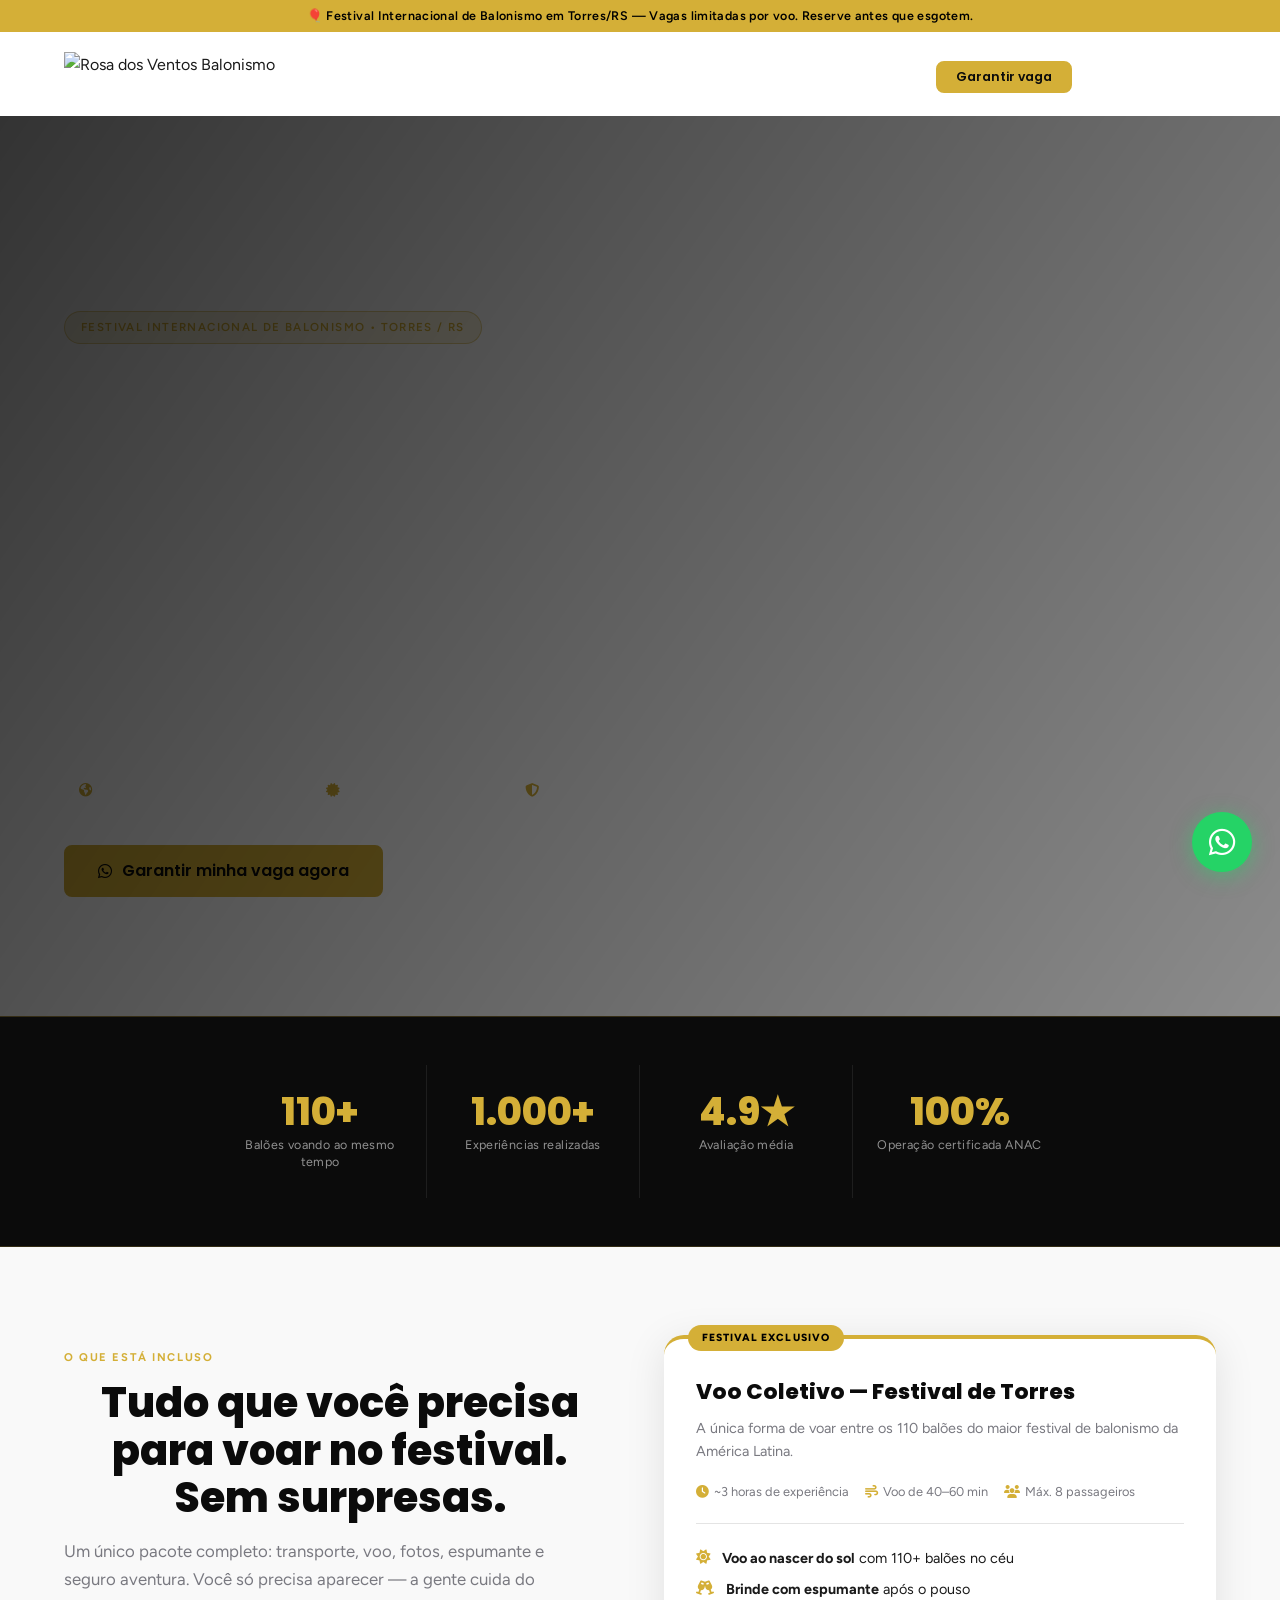
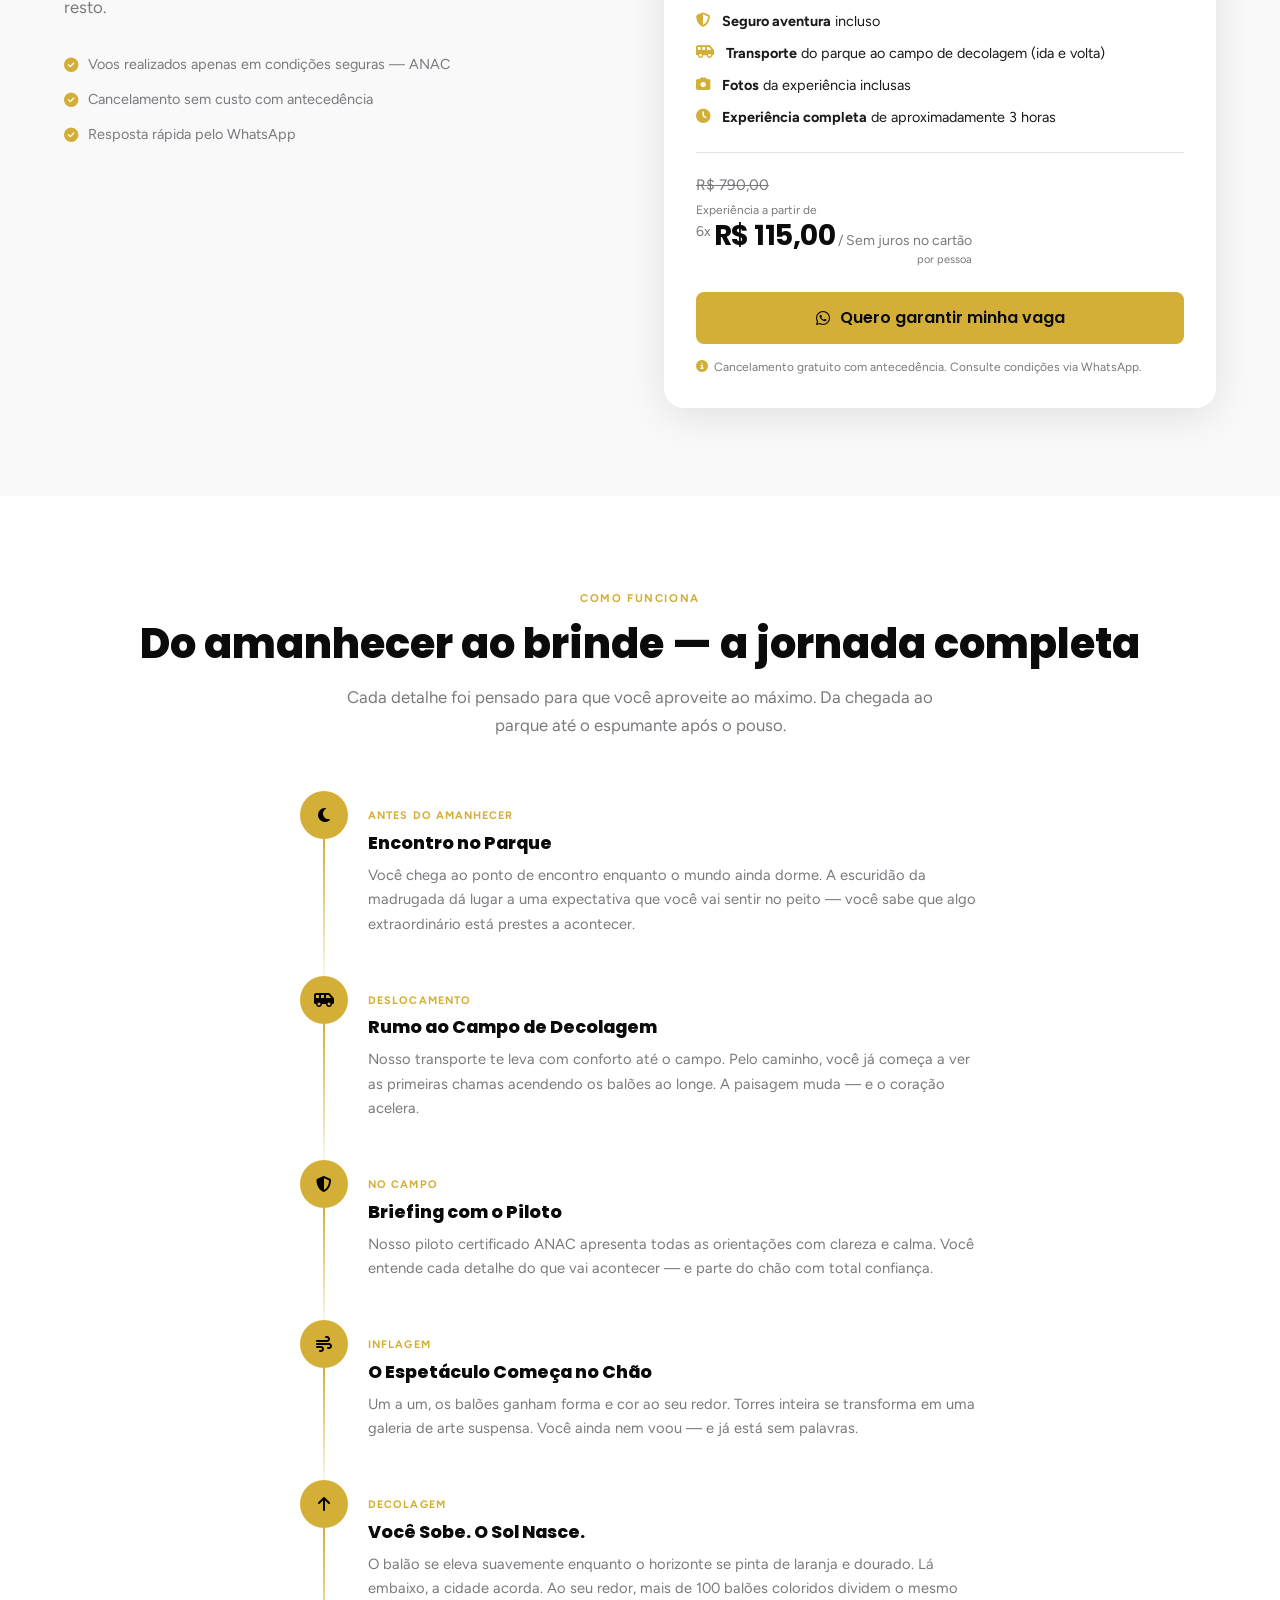
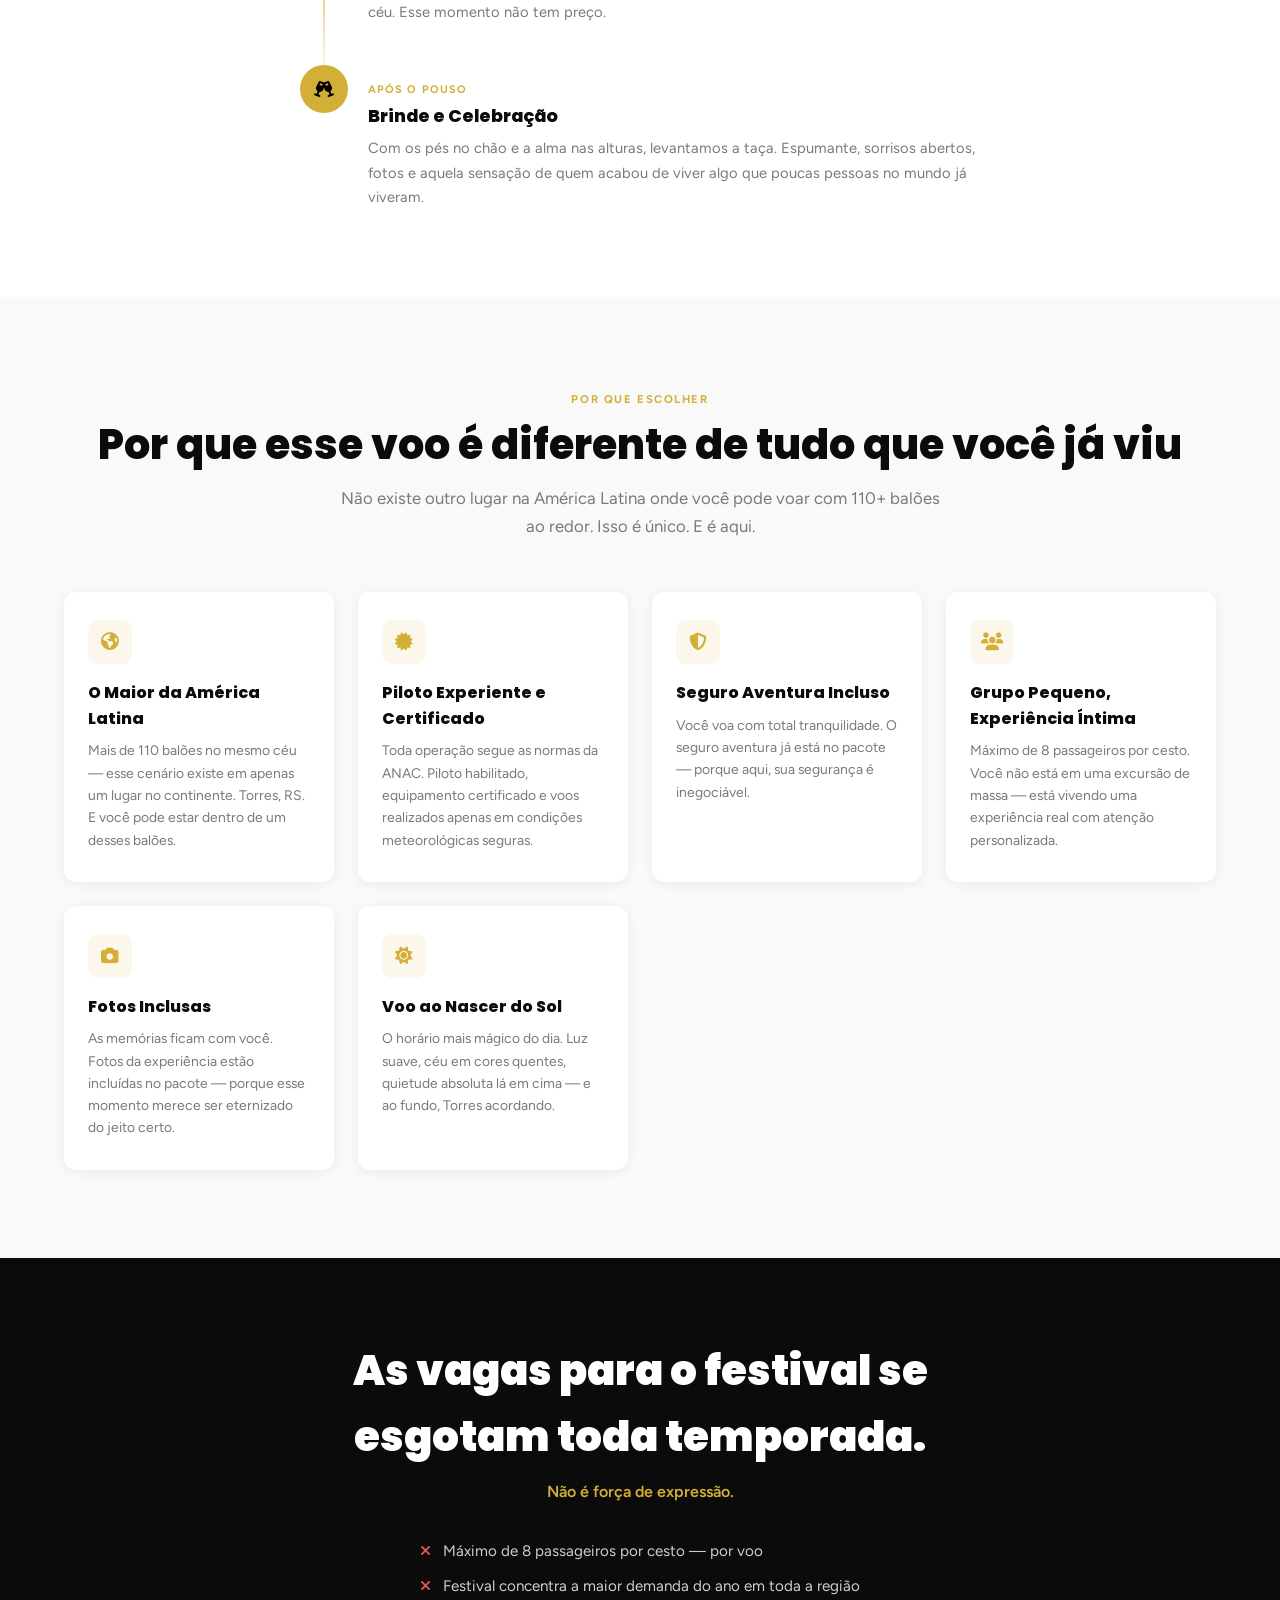
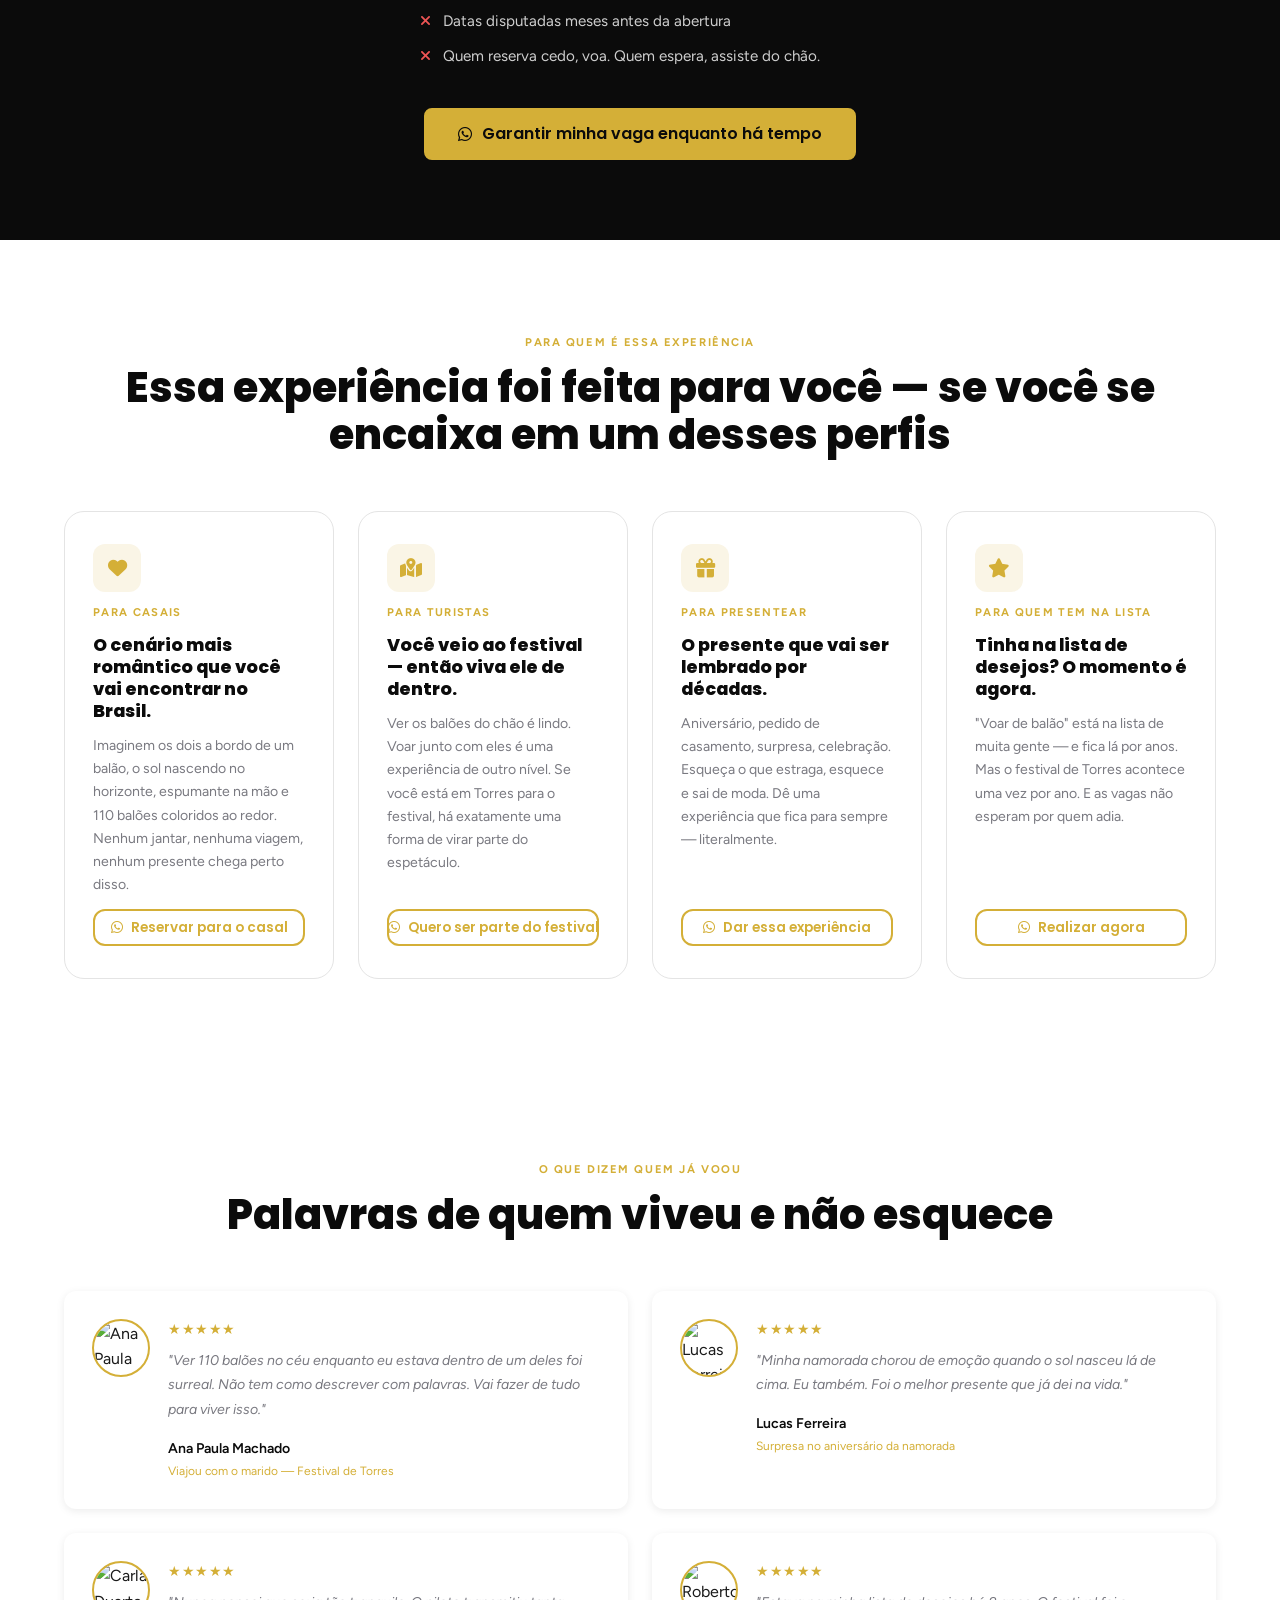
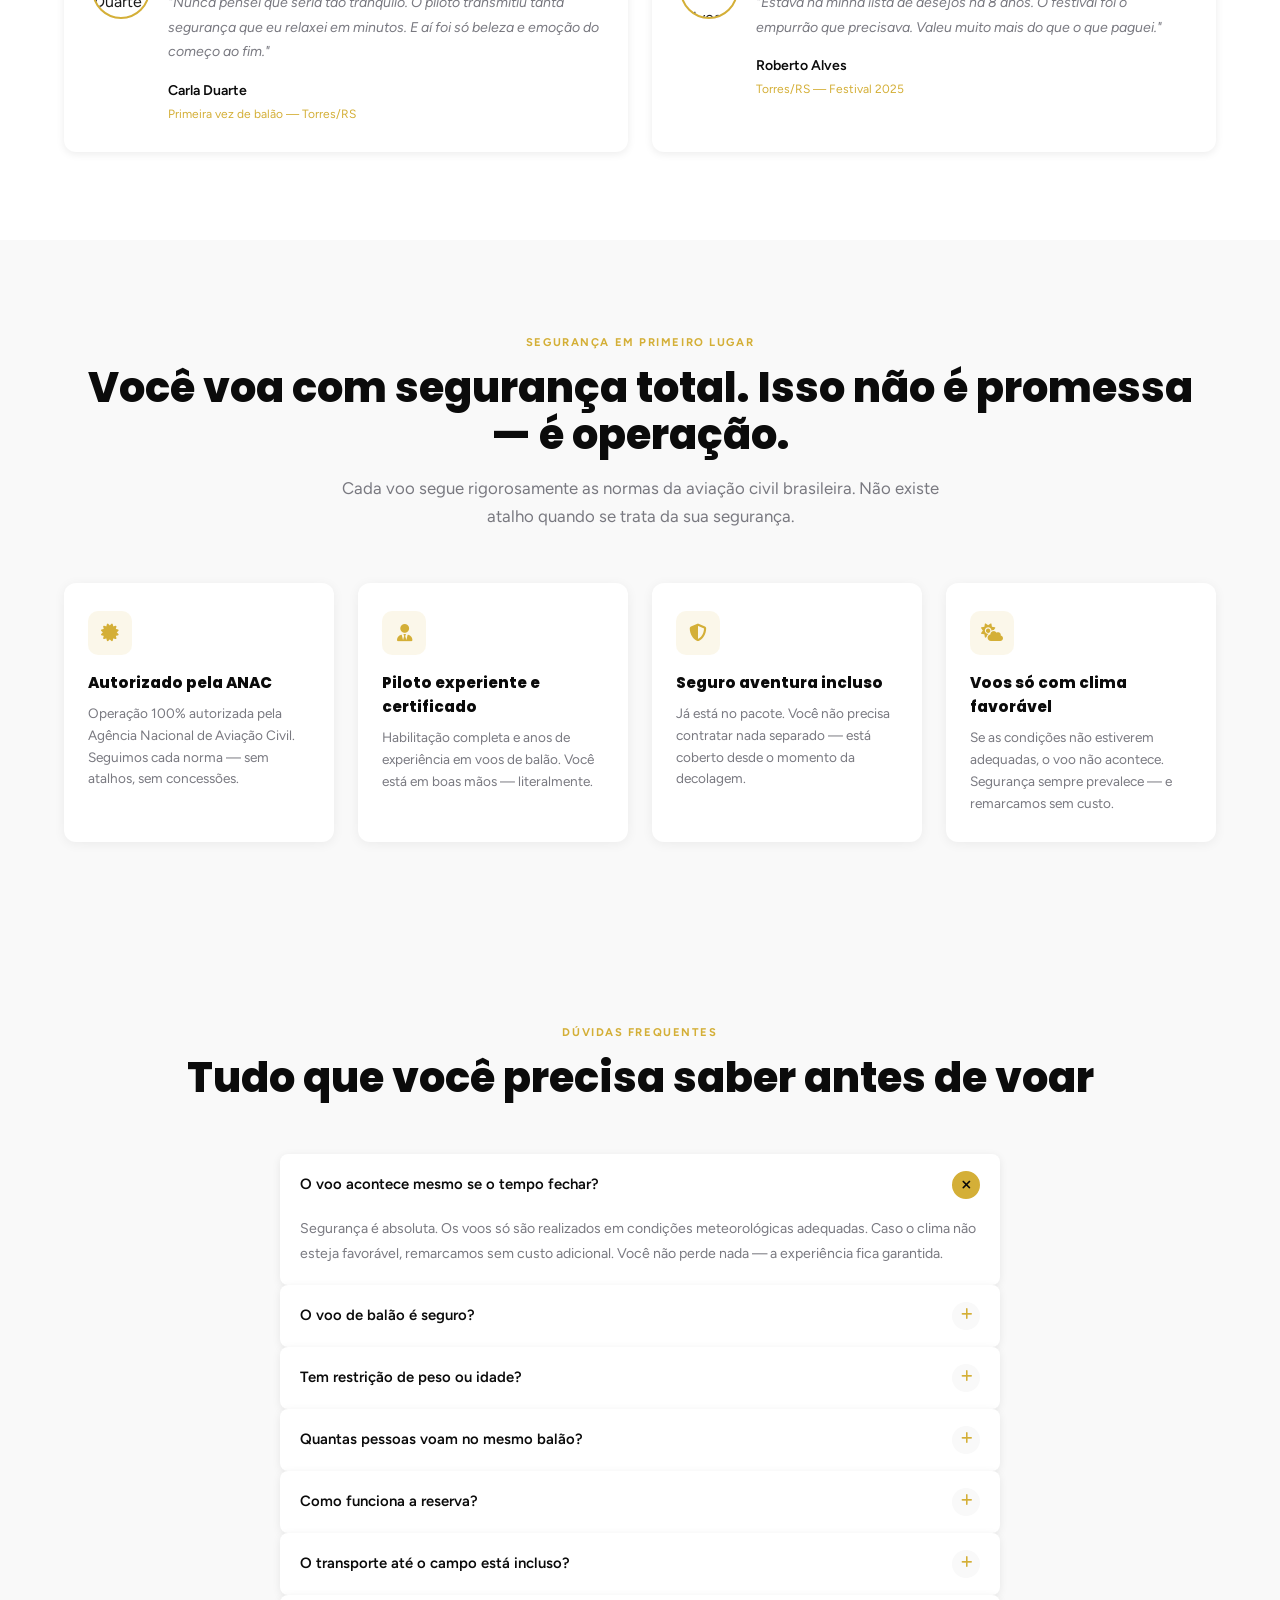
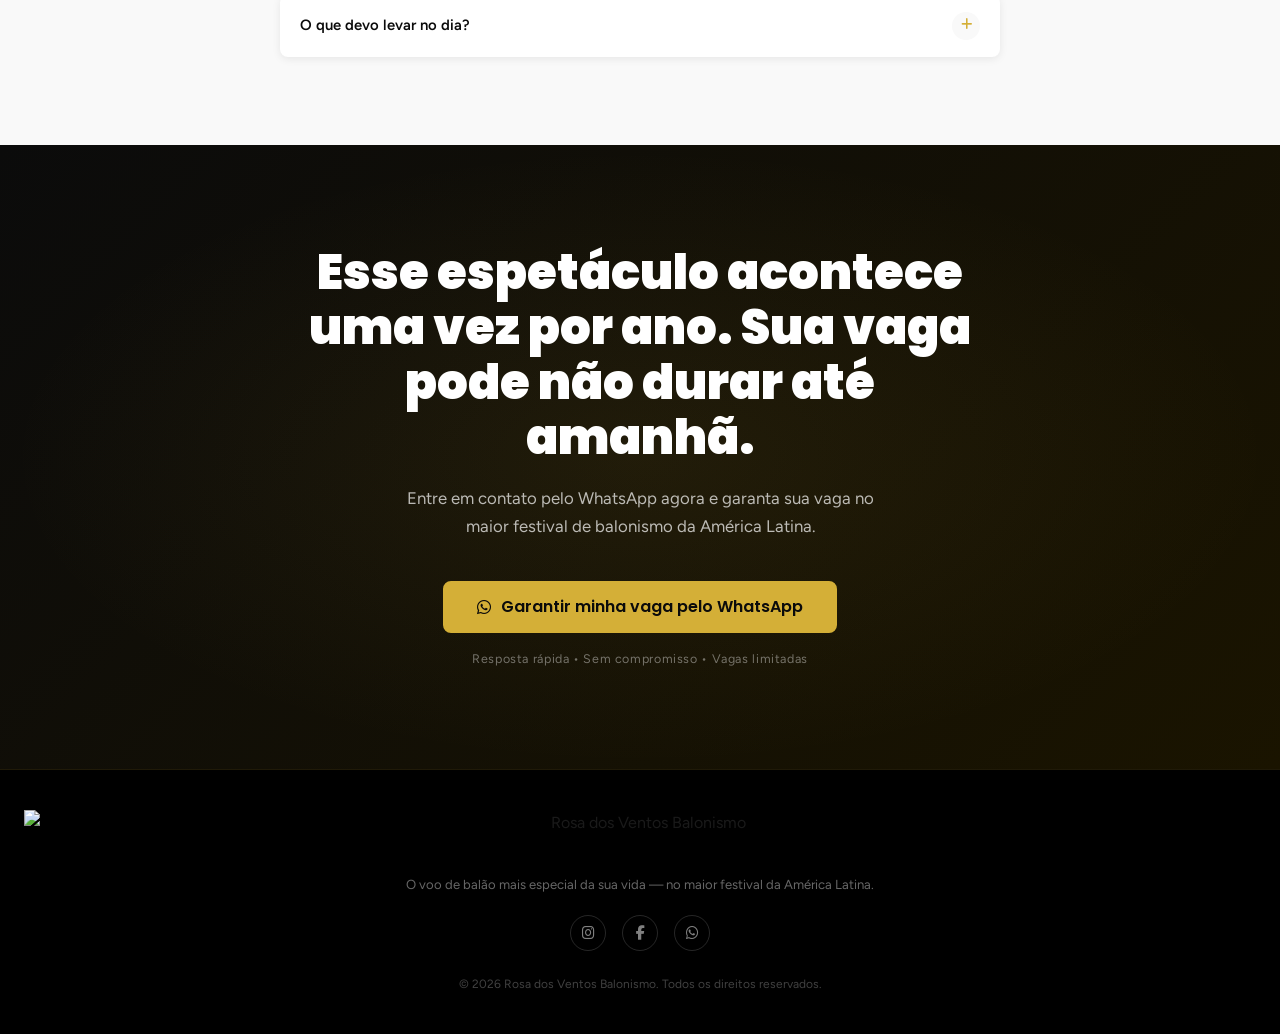
==== festival-torres.html @ 1ae0d3b1 "feat: add pagina de vendas festival" ====
<!DOCTYPE html>
<html lang="pt-BR">
<head>
  <meta charset="UTF-8">
  <meta name="viewport" content="width=device-width, initial-scale=1.0">
  <title>Voo de Balão no Festival de Torres — Rosa dos Ventos Balonismo</title>
  <meta name="description" content="Voe durante o maior festival de balonismo da América Latina. 110+ balões no céu, nascer do sol, espumante e fotos inclusas. Vagas limitadas — garante a sua.">

  <!-- Google Tag Manager -->
  <script>(function(w,d,s,l,i){w[l]=w[l]||[];w[l].push({'gtm.start':new Date().getTime(),event:'gtm.js'});var f=d.getElementsByTagName(s)[0],j=d.createElement(s),dl=l!='dataLayer'?'&l='+l:'';j.async=true;j.src='https://www.googletagmanager.com/gtm.js?id='+i+dl;f.parentNode.insertBefore(j,f);})(window,document,'script','dataLayer','GTM-WWC5HSD8');</script>

  <link rel="preconnect" href="https://fonts.googleapis.com">
  <link rel="preconnect" href="https://fonts.gstatic.com" crossorigin>
  <link href="https://fonts.googleapis.com/css2?family=Figtree:wght@700;800;900&family=Poppins:wght@300;400;500;600&display=swap" rel="stylesheet">
  <link rel="stylesheet" href="https://cdnjs.cloudflare.com/ajax/libs/font-awesome/6.5.1/css/all.min.css">
  <link rel="stylesheet" href="assets/css/styles.css">

  <style>
    /* ===================================================
       FESTIVAL TORRES — Estilos específicos desta página
       Complementa o design system do styles.css principal
    =================================================== */

    /* Urgency bar */
    .urgency-bar {
      position: fixed;
      top: 0;
      left: 0;
      right: 0;
      z-index: 1100;
      background: var(--gold);
      color: #000;
      text-align: center;
      font-size: 0.78rem;
      font-weight: 600;
      letter-spacing: 0.03em;
      padding: 8px 16px;
      line-height: 1.3;
    }

    /* Push everything down for the bar */
    body { padding-top: 38px; }
    .nav { top: 38px; }

    /* ---- HERO ---- */
    .hero--festival .hero__inner { padding: 110px 24px 80px; }

    .hero__eyebrow {
      display: inline-block;
      background: rgba(212,175,55,.18);
      border: 1px solid rgba(212,175,55,.5);
      color: var(--gold);
      font-size: 0.72rem;
      font-weight: 600;
      letter-spacing: 0.12em;
      text-transform: uppercase;
      padding: 6px 16px;
      border-radius: 100px;
      margin-bottom: 24px;
    }

    .hero__headline {
      font-family: var(--font-heading);
      font-size: clamp(2rem, 5vw, 3.6rem);
      font-weight: 900;
      color: #fff;
      line-height: 1.1;
      margin-bottom: 20px;
      max-width: 820px;
    }

    .hero__sub {
      font-size: clamp(1rem, 2vw, 1.2rem);
      color: rgba(255,255,255,.82);
      line-height: 1.65;
      max-width: 640px;
      margin-bottom: 36px;
    }

    .hero__badges {
      display: flex;
      flex-wrap: wrap;
      gap: 10px;
      margin-bottom: 36px;
    }

    .hero__badge {
      display: flex;
      align-items: center;
      gap: 7px;
      background: rgba(255,255,255,.1);
      border: 1px solid rgba(255,255,255,.2);
      color: #fff;
      font-size: 0.8rem;
      padding: 7px 14px;
      border-radius: 100px;
      backdrop-filter: blur(4px);
    }

    .hero__badge i { color: var(--gold); font-size: 0.85rem; }

    .hero__cta-wrap { display: flex; flex-direction: column; align-items: flex-start; gap: 12px; }

    .btn--lg {
      font-size: 1rem;
      padding: 16px 32px;
      gap: 10px;
    }

    .btn--full { width: 100%; justify-content: center; }

    .hero__cta-sub {
      font-size: 0.78rem;
      color: rgba(255,255,255,.65);
      display: flex;
      align-items: center;
      gap: 6px;
      margin: 0;
    }

    /* ---- STATS ---- */
    .stats-section {
      background: var(--dark);
      padding: 48px 0;
      border-top: 1px solid rgba(212,175,55,.2);
      border-bottom: 1px solid rgba(212,175,55,.2);
    }

    .stats-grid {
      display: grid;
      grid-template-columns: repeat(2, 1fr);
      gap: 0;
      max-width: 900px;
      margin: 0 auto;
    }

    @media (min-width: 640px) { .stats-grid { grid-template-columns: repeat(4, 1fr); } }

    .stat-item {
      display: flex;
      flex-direction: column;
      align-items: center;
      text-align: center;
      padding: 28px 16px;
      border-right: 1px solid rgba(255,255,255,.08);
    }

    .stat-item:last-child { border-right: none; }

    .stat-item__value {
      font-family: var(--font-heading);
      font-size: 2.4rem;
      font-weight: 800;
      color: var(--gold);
      line-height: 1;
      margin-bottom: 6px;
    }

    .stat-item__label {
      font-size: 0.78rem;
      color: rgba(255,255,255,.55);
      letter-spacing: 0.03em;
      line-height: 1.3;
    }

    /* ---- SECTION HEADERS ---- */
    .section-label {
      display: inline-block;
      font-size: 0.7rem;
      font-weight: 700;
      letter-spacing: 0.14em;
      text-transform: uppercase;
      color: var(--gold);
      margin-bottom: 12px;
    }

    .section-title {
      font-family: var(--font-heading);
      font-size: clamp(1.7rem, 3.5vw, 2.6rem);
      font-weight: 800;
      color: var(--dark);
      line-height: 1.15;
      margin-bottom: 16px;
    }

    .section-title--light { color: #fff; }

    .section-sub {
      font-size: 1.05rem;
      color: var(--text-muted);
      line-height: 1.65;
      max-width: 600px;
    }

    /* ---- PACKAGE BLOCK ---- */
    .package-section { background: var(--bg-light); }

    .package-section .container {
      display: grid;
      grid-template-columns: 1fr;
      gap: 48px;
      align-items: start;
    }

    @media (min-width: 900px) {
      .package-section .container { grid-template-columns: 1fr 1fr; }
    }

    .package-section__intro { padding-top: 8px; }
    .package-section__intro .section-sub { max-width: 480px; }

    .pkg-festival {
      background: #fff;
      border-radius: var(--radius-lg);
      box-shadow: 0 8px 40px rgba(0,0,0,.1);
      padding: 36px 32px 32px;
      position: relative;
      border-top: 4px solid var(--gold);
    }

    .pkg-festival__badge {
      position: absolute;
      top: -14px;
      left: 24px;
      background: var(--gold);
      color: #000;
      font-size: 0.65rem;
      font-weight: 800;
      letter-spacing: 0.1em;
      text-transform: uppercase;
      padding: 5px 14px;
      border-radius: 100px;
    }

    .pkg-festival__name {
      font-family: var(--font-heading);
      font-size: 1.35rem;
      font-weight: 800;
      color: var(--dark);
      margin-bottom: 8px;
    }

    .pkg-festival__tagline {
      font-size: 0.9rem;
      color: var(--text-muted);
      line-height: 1.55;
      margin-bottom: 20px;
    }

    .pkg-festival__meta {
      display: flex;
      flex-wrap: wrap;
      gap: 8px 16px;
      margin-bottom: 24px;
      padding-bottom: 20px;
      border-bottom: 1px solid var(--border);
    }

    .pkg-festival__meta span {
      font-size: 0.8rem;
      color: var(--text-muted);
      display: flex;
      align-items: center;
      gap: 5px;
    }

    .pkg-festival__meta i { color: var(--gold); }

    .pkg-festival__included {
      list-style: none;
      padding: 0;
      margin: 0 0 24px;
      display: flex;
      flex-direction: column;
      gap: 11px;
    }

    .pkg-festival__included li {
      display: flex;
      align-items: flex-start;
      gap: 12px;
      font-size: 0.9rem;
      color: var(--text-dark);
      line-height: 1.45;
    }

    .pkg-festival__included li i {
      color: var(--gold);
      font-size: 0.9rem;
      margin-top: 2px;
      flex-shrink: 0;
    }

    .pkg-festival__price {
      margin-bottom: 24px;
      padding-top: 20px;
      border-top: 1px solid var(--border);
    }

    .pkg-festival__notice {
      font-size: 0.75rem;
      color: var(--text-muted);
      line-height: 1.5;
      margin-top: 14px;
      display: flex;
      align-items: flex-start;
      gap: 6px;
    }

    .pkg-festival__notice i { color: var(--gold); flex-shrink: 0; margin-top: 2px; }

    /* ---- JOURNEY TIMELINE ---- */
    .journey-section { background: #fff; }

    .journey-list {
      position: relative;
      max-width: 680px;
      margin: 0 auto;
      display: flex;
      flex-direction: column;
      gap: 0;
    }

    .journey-step {
      display: grid;
      grid-template-columns: 48px 1fr;
      gap: 0 20px;
      padding-bottom: 40px;
      position: relative;
    }

    .journey-step:last-child { padding-bottom: 0; }

    .journey-step__line {
      position: absolute;
      left: 24px;
      top: 48px;
      bottom: 0;
      width: 2px;
      background: linear-gradient(to bottom, var(--gold), rgba(212,175,55,.1));
      transform: translateX(-50%);
    }

    .journey-step:last-child .journey-step__line { display: none; }

    .journey-step__icon {
      width: 48px;
      height: 48px;
      border-radius: 50%;
      background: var(--gold);
      color: #000;
      display: flex;
      align-items: center;
      justify-content: center;
      font-size: 1rem;
      flex-shrink: 0;
      position: relative;
      z-index: 1;
    }

    .journey-step__body { padding-top: 10px; }

    .journey-step__time {
      display: inline-block;
      font-size: 0.68rem;
      font-weight: 700;
      letter-spacing: 0.1em;
      text-transform: uppercase;
      color: var(--gold);
      margin-bottom: 4px;
    }

    .journey-step__title {
      font-family: var(--font-heading);
      font-size: 1.1rem;
      font-weight: 800;
      color: var(--dark);
      margin-bottom: 6px;
    }

    .journey-step__desc {
      font-size: 0.92rem;
      color: var(--text-muted);
      line-height: 1.65;
    }

    /* ---- DIFFERENTIALS ---- */
    .differentials-section { background: var(--bg-light); }

    .differentials-grid {
      display: grid;
      grid-template-columns: repeat(auto-fit, minmax(260px, 1fr));
      gap: 24px;
    }

    .diff-card {
      background: #fff;
      border-radius: var(--radius);
      padding: 28px 24px;
      box-shadow: 0 2px 12px rgba(0,0,0,.06);
      border-bottom: 3px solid transparent;
      transition: border-color .2s, transform .2s;
    }

    .diff-card:hover {
      border-color: var(--gold);
      transform: translateY(-3px);
    }

    .diff-card__icon {
      width: 44px;
      height: 44px;
      background: rgba(212,175,55,.1);
      border-radius: 10px;
      display: flex;
      align-items: center;
      justify-content: center;
      font-size: 1.1rem;
      color: var(--gold);
      margin-bottom: 16px;
    }

    .diff-card__title {
      font-family: var(--font-heading);
      font-size: 1rem;
      font-weight: 800;
      color: var(--dark);
      margin-bottom: 8px;
    }

    .diff-card__desc {
      font-size: 0.87rem;
      color: var(--text-muted);
      line-height: 1.6;
    }

    /* ---- URGENCY BLOCK ---- */
    .urgency-section {
      background: #0B0B0B;
      padding: 80px 0;
      text-align: center;
    }

    .urgency__title {
      font-family: var(--font-heading);
      font-size: clamp(1.7rem, 3.5vw, 2.6rem);
      font-weight: 900;
      color: #fff;
      margin-bottom: 8px;
    }

    .urgency__subtitle {
      font-size: 1rem;
      color: var(--gold);
      margin-bottom: 36px;
      font-weight: 600;
    }

    .urgency__list {
      list-style: none;
      padding: 0;
      margin: 0 auto 40px;
      max-width: 520px;
      display: flex;
      flex-direction: column;
      gap: 12px;
      text-align: left;
    }

    .urgency__list li {
      display: flex;
      align-items: flex-start;
      gap: 12px;
      font-size: 0.95rem;
      color: rgba(255,255,255,.8);
      line-height: 1.5;
    }

    .urgency__list li i {
      color: #e55;
      flex-shrink: 0;
      margin-top: 3px;
    }

    /* ---- AUDIENCES ---- */
    .audiences-section { background: #fff; }

    .audiences-grid {
      display: grid;
      grid-template-columns: repeat(auto-fit, minmax(260px, 1fr));
      gap: 24px;
    }

    .audience-card {
      border: 1px solid var(--border);
      border-radius: var(--radius-lg);
      padding: 32px 28px;
      display: flex;
      flex-direction: column;
      gap: 12px;
      transition: box-shadow .2s, border-color .2s;
    }

    .audience-card:hover {
      box-shadow: 0 8px 32px rgba(0,0,0,.1);
      border-color: var(--gold);
    }

    .audience-card__icon {
      width: 48px;
      height: 48px;
      border-radius: 12px;
      background: rgba(212,175,55,.12);
      display: flex;
      align-items: center;
      justify-content: center;
      font-size: 1.2rem;
      color: var(--gold);
    }

    .audience-card__title {
      font-size: 0.7rem;
      font-weight: 700;
      letter-spacing: 0.12em;
      text-transform: uppercase;
      color: var(--gold);
    }

    .audience-card__headline {
      font-family: var(--font-heading);
      font-size: 1.1rem;
      font-weight: 800;
      color: var(--dark);
      line-height: 1.25;
    }

    .audience-card__desc {
      font-size: 0.88rem;
      color: var(--text-muted);
      line-height: 1.65;
      flex: 1;
    }

    .btn--outline-gold {
      display: inline-flex;
      align-items: center;
      gap: 8px;
      border: 2px solid var(--gold);
      color: var(--gold);
      background: transparent;
      border-radius: var(--radius);
      padding: 10px 20px;
      font-size: 0.85rem;
      font-weight: 600;
      text-decoration: none;
      transition: background .2s, color .2s;
      width: fit-content;
    }

    .btn--outline-gold:hover {
      background: var(--gold);
      color: #000;
    }

    .audience-card .btn--outline-gold {
      width: 100%;
      justify-content: center;
    }

    /* ---- SAFETY ---- */
    .safety-section { background: var(--bg-light); }

    .safety-grid {
      display: grid;
      grid-template-columns: repeat(auto-fit, minmax(240px, 1fr));
      gap: 24px;
    }

    .safety-card {
      background: #fff;
      border-radius: var(--radius);
      padding: 28px 24px;
      box-shadow: 0 2px 12px rgba(0,0,0,.06);
    }

    .safety-card__icon {
      width: 44px;
      height: 44px;
      border-radius: 10px;
      background: rgba(212,175,55,.1);
      display: flex;
      align-items: center;
      justify-content: center;
      font-size: 1.1rem;
      color: var(--gold);
      margin-bottom: 16px;
    }

    .safety-card__title {
      font-family: var(--font-heading);
      font-size: 0.95rem;
      font-weight: 800;
      color: var(--dark);
      margin-bottom: 8px;
    }

    .safety-card__desc {
      font-size: 0.85rem;
      color: var(--text-muted);
      line-height: 1.6;
    }

    /* ---- TESTIMONIALS ---- */
    .testimonials-section { background: #fff; }

    .testimonial-card__detail {
      display: block;
      font-size: 0.75rem;
      color: var(--gold);
      margin-top: 2px;
    }

    /* ---- FAQ ---- */
    .faq-section { background: var(--bg-light); }

    .faq-section .faq-list { max-width: 720px; margin: 0 auto; }

    /* ---- CTA FINAL ---- */
    .cta-final-section {
      background: linear-gradient(135deg, #0B0B0B 0%, #1a1400 100%);
      padding: 100px 0;
      text-align: center;
      position: relative;
      overflow: hidden;
    }

    .cta-final-section::before {
      content: '';
      position: absolute;
      inset: 0;
      background: radial-gradient(ellipse at center, rgba(212,175,55,.08) 0%, transparent 70%);
      pointer-events: none;
    }

    .cta-final__headline {
      font-family: var(--font-heading);
      font-size: clamp(1.8rem, 4vw, 3rem);
      font-weight: 900;
      color: #fff;
      line-height: 1.15;
      max-width: 700px;
      margin: 0 auto 20px;
    }

    .cta-final__sub {
      font-size: 1.05rem;
      color: rgba(255,255,255,.7);
      max-width: 500px;
      margin: 0 auto 40px;
      line-height: 1.65;
    }

    .cta-final__sub2 {
      font-size: 0.78rem;
      color: rgba(255,255,255,.4);
      margin-top: 16px;
      letter-spacing: 0.05em;
    }

    /* ---- FOOTER ---- */
    .footer-festival {
      background: #000;
      padding: 40px 24px;
      text-align: center;
      border-top: 1px solid rgba(212,175,55,.15);
    }

    .footer-festival__logo {
      height: 48px;
      margin-bottom: 16px;
    }

    .footer-festival__tagline {
      font-size: 0.82rem;
      color: rgba(255,255,255,.4);
      margin-bottom: 20px;
    }

    .footer-festival__social {
      display: flex;
      justify-content: center;
      gap: 16px;
      margin-bottom: 24px;
    }

    .footer-festival__social a {
      width: 36px;
      height: 36px;
      border-radius: 50%;
      border: 1px solid rgba(255,255,255,.15);
      display: flex;
      align-items: center;
      justify-content: center;
      color: rgba(255,255,255,.5);
      font-size: 0.9rem;
      text-decoration: none;
      transition: border-color .2s, color .2s;
    }

    .footer-festival__social a:hover { border-color: var(--gold); color: var(--gold); }

    .footer-festival__copy {
      font-size: 0.75rem;
      color: rgba(255,255,255,.25);
    }

    /* ---- BUTTON SIZES ---- */
    .btn--sm {
      font-size: 0.78rem;
      padding: 8px 18px;
    }

    /* ---- FAQ LIST wrapper ---- */
    .faq-list { display: flex; flex-direction: column; gap: 0; }

    /* ---- SECTION SPACING ---- */
    .section { padding: 88px 0; }
    .section--sm { padding: 64px 0; }

    .section__header { margin-bottom: 52px; }
    .section__header--center { text-align: center; }
    .section__header--center .section-sub { margin-left: auto; margin-right: auto; }
  </style>
</head>
<body>

  <!-- Google Tag Manager (noscript) -->
  <noscript><iframe src="https://www.googletagmanager.com/ns.html?id=GTM-WWC5HSD8" height="0" width="0" style="display:none;visibility:hidden"></iframe></noscript>

  <!-- Urgency Bar -->
  <div class="urgency-bar" id="urgency-bar" role="alert"></div>

  <!-- Nav -->
  <header class="nav" id="nav">
    <div class="nav__inner container">
      <a href="index.html" class="nav__logo">
        <img src="https://rosadosventosbalonismo.com/wp-content/uploads/2026/02/rosadosventosbalonismo_branco.png"
             alt="Rosa dos Ventos Balonismo" height="44">
      </a>
      <nav id="nav-links" class="nav__links" aria-label="Navegação principal">
        <a href="#pacote"       class="nav__link">O Pacote</a>
        <a href="#jornada"      class="nav__link">A Experiência</a>
        <a href="#para-quem"    class="nav__link">Para Quem É</a>
        <a href="#seguranca"    class="nav__link">Segurança</a>
        <a href="#faq"          class="nav__link">Dúvidas</a>
        <a href="#cta-final" class="btn btn--gold btn--sm">Garantir vaga</a>
      </nav>
      <button id="nav-toggle" class="nav__toggle" aria-label="Abrir menu">
        <i class="fas fa-bars"></i>
      </button>
    </div>
  </header>

  <!-- HERO -->
  <section class="hero hero--festival" aria-label="Festival Internacional de Balonismo">
    <div id="hero-slideshow" class="hero__slideshow" aria-hidden="true"></div>
    <div class="hero__overlay"></div>
    <div class="hero__inner container">
      <div id="hero-content"></div>
    </div>
  </section>

  <!-- STATS -->
  <section class="stats-section" aria-label="Números da experiência">
    <div id="stats-grid" class="stats-grid container"></div>
  </section>

  <!-- PACOTE -->
  <section id="pacote" class="section package-section" aria-labelledby="pacote-title">
    <div class="container">
      <div class="package-section__intro">
        <span class="section-label">O que está incluso</span>
        <h2 class="section-title" id="pacote-title">Tudo que você precisa para voar no festival. Sem surpresas.</h2>
        <p class="section-sub">Um único pacote completo: transporte, voo, fotos, espumante e seguro aventura. Você só precisa aparecer — a gente cuida do resto.</p>
        <div style="margin-top: 32px; display: flex; flex-direction: column; gap: 12px;">
          <div style="display:flex;align-items:center;gap:10px;font-size:.9rem;color:var(--text-muted)">
            <i class="fas fa-check-circle" style="color:var(--gold)"></i>
            Voos realizados apenas em condições seguras — ANAC
          </div>
          <div style="display:flex;align-items:center;gap:10px;font-size:.9rem;color:var(--text-muted)">
            <i class="fas fa-check-circle" style="color:var(--gold)"></i>
            Cancelamento sem custo com antecedência
          </div>
          <div style="display:flex;align-items:center;gap:10px;font-size:.9rem;color:var(--text-muted)">
            <i class="fas fa-check-circle" style="color:var(--gold)"></i>
            Resposta rápida pelo WhatsApp
          </div>
        </div>
      </div>
      <div id="package-block"></div>
    </div>
  </section>

  <!-- JORNADA -->
  <section id="jornada" class="section journey-section" aria-labelledby="jornada-title">
    <div class="container">
      <div class="section__header section__header--center">
        <span class="section-label">Como funciona</span>
        <h2 class="section-title" id="jornada-title">Do amanhecer ao brinde — a jornada completa</h2>
        <p class="section-sub">Cada detalhe foi pensado para que você aproveite ao máximo. Da chegada ao parque até o espumante após o pouso.</p>
      </div>
      <div id="journey-list" class="journey-list"></div>
    </div>
  </section>

  <!-- DIFERENCIAIS -->
  <section id="diferenciais" class="section differentials-section" aria-labelledby="diferenciais-title">
    <div class="container">
      <div class="section__header section__header--center">
        <span class="section-label">Por que escolher</span>
        <h2 class="section-title" id="diferenciais-title">Por que esse voo é diferente de tudo que você já viu</h2>
        <p class="section-sub">Não existe outro lugar na América Latina onde você pode voar com 110+ balões ao redor. Isso é único. E é aqui.</p>
      </div>
      <div id="differentials-grid" class="differentials-grid"></div>
    </div>
  </section>

  <!-- URGÊNCIA -->
  <section class="urgency-section" aria-label="Vagas limitadas">
    <div class="container">
      <div id="urgency-block" style="max-width:600px;margin:0 auto;display:flex;flex-direction:column;align-items:center;gap:0"></div>
    </div>
  </section>

  <!-- PARA QUEM É -->
  <section id="para-quem" class="section audiences-section" aria-labelledby="para-quem-title">
    <div class="container">
      <div class="section__header section__header--center">
        <span class="section-label">Para quem é essa experiência</span>
        <h2 class="section-title" id="para-quem-title">Essa experiência foi feita para você — se você se encaixa em um desses perfis</h2>
      </div>
      <div id="audiences-grid" class="audiences-grid"></div>
    </div>
  </section>

  <!-- DEPOIMENTOS -->
  <section id="depoimentos" class="section testimonials-section" aria-labelledby="depoimentos-title">
    <div class="container">
      <div class="section__header section__header--center">
        <span class="section-label">O que dizem quem já voou</span>
        <h2 class="section-title" id="depoimentos-title">Palavras de quem viveu e não esquece</h2>
      </div>
      <div id="testimonials-grid" class="testimonials__grid"></div>
    </div>
  </section>

  <!-- SEGURANÇA -->
  <section id="seguranca" class="section safety-section" aria-labelledby="seguranca-title">
    <div class="container">
      <div class="section__header section__header--center">
        <span class="section-label">Segurança em primeiro lugar</span>
        <h2 class="section-title" id="seguranca-title">Você voa com segurança total. Isso não é promessa — é operação.</h2>
        <p class="section-sub">Cada voo segue rigorosamente as normas da aviação civil brasileira. Não existe atalho quando se trata da sua segurança.</p>
      </div>
      <div id="safety-grid" class="safety-grid"></div>
    </div>
  </section>

  <!-- FAQ -->
  <section id="faq" class="section faq-section" aria-labelledby="faq-title">
    <div class="container">
      <div class="section__header section__header--center">
        <span class="section-label">Dúvidas frequentes</span>
        <h2 class="section-title" id="faq-title">Tudo que você precisa saber antes de voar</h2>
      </div>
      <div id="faq-list" class="faq-list"></div>
    </div>
  </section>

  <!-- CTA FINAL -->
  <section id="cta-final" class="cta-final-section" aria-label="Reservar agora">
    <div class="container">
      <div id="cta-final-block"></div>
    </div>
  </section>

  <!-- FOOTER -->
  <footer class="footer-festival" role="contentinfo">
    <img src="https://rosadosventosbalonismo.com/wp-content/uploads/2026/02/rosadosventosbalonismo_branco.png"
         alt="Rosa dos Ventos Balonismo" class="footer-festival__logo">
    <p class="footer-festival__tagline">O voo de balão mais especial da sua vida — no maior festival da América Latina.</p>
    <div class="footer-festival__social">
      <a href="https://www.instagram.com/rosadosventosbalonismo/" target="_blank" rel="noopener" aria-label="Instagram">
        <i class="fab fa-instagram"></i>
      </a>
      <a href="https://www.facebook.com/p/Rosa-dos-ventos-balonismo-100077728352836/" target="_blank" rel="noopener" aria-label="Facebook">
        <i class="fab fa-facebook-f"></i>
      </a>
      <a href="https://wa.me/5551997341719" target="_blank" rel="noopener" aria-label="WhatsApp">
        <i class="fab fa-whatsapp"></i>
      </a>
    </div>
    <p class="footer-festival__copy">© 2026 Rosa dos Ventos Balonismo. Todos os direitos reservados.</p>
  </footer>

  <!-- WhatsApp Float -->
  <a href="https://wa.me/5551997341719?text=Ol%C3%A1%21%20Quero%20garantir%20minha%20vaga%20no%20voo%20de%20bal%C3%A3o%20durante%20o%20Festival%20de%20Torres."
     class="wa-float" target="_blank" rel="noopener" aria-label="Falar pelo WhatsApp">
    <i class="fab fa-whatsapp"></i>
  </a>

  <script src="assets/js/data-torres.js"></script>
  <script src="assets/js/main-torres.js"></script>
</body>
</html>
---- assets/css/styles.css ----
/* ============================================================
   DESIGN SYSTEM — CSS CUSTOM PROPERTIES
   ============================================================ */
:root {
  --gold:        #D4AF37;
  --gold-dark:   #B8952B;
  --dark:        #0B0B0B;
  --dark-bg:     #111111;
  --text:        #1a1a1a;
  --text-muted:  #797980;
  --bg-white:    #ffffff;
  --bg-light:    #f9f9f9;
  --border:      #e4e4e4;
  --green-wa:    #25D366;

  --shadow-sm:   0 2px 8px rgba(0,0,0,.08);
  --shadow:      0 4px 24px rgba(0,0,0,.12);
  --shadow-lg:   0 8px 40px rgba(0,0,0,.20);

  --radius-sm:   8px;
  --radius:      12px;
  --radius-lg:   20px;

  --transition:  0.3s ease;
  --container:   1200px;

  --font-heading: 'Poppins', sans-serif;
  --font-body:    'Figtree', sans-serif;
}

/* ============================================================
   RESET & BASE
   ============================================================ */
*, *::before, *::after { box-sizing: border-box; margin: 0; padding: 0; }
html  { scroll-behavior: smooth; font-size: 16px; }
body  { font-family: var(--font-body); color: var(--text); background: var(--bg-white); line-height: 1.6; overflow-x: hidden; }
img   { max-width: 100%; display: block; }
a     { text-decoration: none; color: inherit; }
ul    { list-style: none; }
button { font-family: inherit; }

/* ============================================================
   UTILITIES
   ============================================================ */
.container {
  width: 100%;
  max-width: var(--container);
  margin: 0 auto;
  padding: 0 24px;
}

.section-title {
  font-family: var(--font-heading);
  font-size: clamp(1.6rem, 3vw, 2.4rem);
  font-weight: 700;
  color: var(--dark);
  text-align: center;
  line-height: 1.25;
  margin-bottom: 12px;
}

.section-subtitle {
  font-size: 1rem;
  color: var(--text-muted);
  text-align: center;
  max-width: 600px;
  margin: 0 auto 48px;
  line-height: 1.75;
}

/* ============================================================
   BUTTONS
   ============================================================ */
.btn {
  display: inline-flex;
  align-items: center;
  justify-content: center;
  gap: 8px;
  padding: 13px 30px;
  border-radius: var(--radius-sm);
  font-family: var(--font-heading);
  font-weight: 600;
  font-size: 0.95rem;
  cursor: pointer;
  transition: var(--transition);
  border: 2px solid transparent;
  white-space: nowrap;
  line-height: 1;
}

.btn--gold {
  background: var(--gold);
  color: var(--dark);
  border-color: var(--gold);
}
.btn--gold:hover {
  background: var(--gold-dark);
  border-color: var(--gold-dark);
  transform: translateY(-2px);
  box-shadow: 0 6px 20px rgba(212,175,55,.35);
}

.btn--outline {
  background: transparent;
  color: var(--gold);
  border-color: var(--gold);
}
.btn--outline:hover {
  background: var(--gold);
  color: var(--dark);
}

.btn--outline-white {
  background: transparent;
  color: #fff;
  border-color: rgba(255,255,255,.7);
}
.btn--outline-white:hover {
  background: #fff;
  color: var(--dark);
}

.btn--lg { padding: 17px 40px; font-size: 1rem; }

/* ============================================================
   HEADER / NAV
   ============================================================ */
.site-header {
  position: fixed;
  inset: 0 0 auto;
  z-index: 1000;
  background: rgba(10,10,10,.96);
  backdrop-filter: blur(12px);
  border-bottom: 1px solid rgba(255,255,255,.07);
  transition: var(--transition);
}

.nav__inner {
  display: flex;
  align-items: center;
  gap: 24px;
  padding-block: 14px;
}

.nav__logo img {
  height: 50px;
  width: auto;
  object-fit: contain;
}

.nav__links {
  display: flex;
  align-items: center;
  gap: 2px;
  flex: 1;
  justify-content: center;
}

.nav__link {
  color: rgba(255,255,255,.8);
  font-size: 0.88rem;
  font-weight: 500;
  padding: 8px 14px;
  border-radius: 6px;
  transition: var(--transition);
}
.nav__link:hover, .nav__link.active {
  color: var(--gold);
  background: rgba(212,175,55,.12);
}

.nav__toggle {
  display: none;
  background: none;
  border: none;
  color: #fff;
  font-size: 1.4rem;
  cursor: pointer;
  padding: 6px;
  margin-left: auto;
}

@media (max-width: 768px) {
  .nav__toggle { display: block; }

  .nav__links {
    position: fixed;
    top: 78px;
    inset-inline: 0;
    background: rgba(10,10,10,.98);
    flex-direction: column;
    align-items: stretch;
    padding: 12px 16px 20px;
    gap: 2px;
    transform: translateY(-110%);
    opacity: 0;
    transition: transform var(--transition), opacity var(--transition);
    pointer-events: none;
    border-bottom: 1px solid rgba(255,255,255,.08);
  }
  .nav__links.open {
    transform: translateY(0);
    opacity: 1;
    pointer-events: all;
  }
  .nav__link { padding: 13px 16px; border-radius: 8px; font-size: 0.95rem; }
  .nav__cta  { display: none; }
}

/* ============================================================
   HERO
   ============================================================ */
.hero {
  position: relative;
  min-height: 100svh;
  display: flex;
  align-items: center;
  overflow: hidden;
  padding-top: 78px;
}

.hero__slideshow {
  position: absolute;
  inset: 0;
  z-index: 0;
}

.hero__slide {
  position: absolute;
  inset: 0;
  background-size: cover;
  background-position: center;
  opacity: 0;
  transition: opacity 1.5s ease;
}
.hero__slide.active { opacity: 1; }

.hero__overlay {
  position: absolute;
  inset: 0;
  background: linear-gradient(125deg, rgba(0,0,0,.80) 0%, rgba(0,0,0,.45) 100%);
  z-index: 1;
}

.hero__content {
  position: relative;
  z-index: 2;
  display: flex;
  align-items: center;
  justify-content: space-between;
  gap: 48px;
  padding-block: 80px;
  width: 100%;
}

.hero__text { flex: 1; max-width: 640px; }

.hero__title {
  font-family: var(--font-heading);
  font-size: clamp(1.9rem, 4.5vw, 3.4rem);
  font-weight: 800;
  color: #fff;
  line-height: 1.15;
  margin-bottom: 20px;
}

.hero__subtitle {
  font-size: clamp(1rem, 2vw, 1.2rem);
  color: rgba(255,255,255,.82);
  margin-bottom: 36px;
}

.hero__checklist {
  margin-top: 28px;
  display: flex;
  flex-direction: column;
  gap: 11px;
}
.hero__checklist li {
  display: flex;
  align-items: center;
  gap: 10px;
  color: rgba(255,255,255,.88);
  font-size: 0.95rem;
}
.hero__checklist .fa-check {
  color: var(--gold);
  font-size: 0.75rem;
  flex-shrink: 0;
}

.hero__seal {
  flex-shrink: 0;
  filter: drop-shadow(0 4px 16px rgba(0,0,0,.5));
}
.hero__seal img { width: 155px; }

.hero__social {
  position: absolute;
  right: 28px;
  top: 50%;
  transform: translateY(-50%);
  z-index: 3;
  display: flex;
  flex-direction: column;
  gap: 10px;
}
.hero__social a {
  width: 44px;
  height: 44px;
  border-radius: 50%;
  background: rgba(255,255,255,.15);
  backdrop-filter: blur(6px);
  display: flex;
  align-items: center;
  justify-content: center;
  color: #fff;
  font-size: 1.1rem;
  transition: var(--transition);
}
.hero__social a:hover {
  background: var(--gold);
  color: var(--dark);
  transform: scale(1.1);
}

@media (max-width: 768px) {
  .hero__content   { flex-direction: column; text-align: center; padding-block: 60px; }
  .hero__text      { max-width: 100%; }
  .hero__checklist { align-items: center; }
  .hero__seal      { order: -1; }
  .hero__seal img  { width: 110px; }
  .hero__social    { display: none; }
}

/* ============================================================
   STATS
   ============================================================ */
.stats {
  padding: 80px 0;
  background: var(--bg-white);
  text-align: center;
}

.stats__heading {
  font-family: var(--font-heading);
  font-size: clamp(1.6rem, 3vw, 2.4rem);
  font-weight: 700;
  color: var(--dark);
  line-height: 1.3;
  margin-bottom: 24px;
}

.stats__count {
  font-size: clamp(1.1rem, 2vw, 1.4rem);
  color: var(--dark);
  margin-bottom: 20px;
}
.stats__number {
  font-family: var(--font-heading);
  font-size: clamp(2rem, 4vw, 3rem);
  font-weight: 700;
  color: var(--gold);
}

.stats__description {
  max-width: 700px;
  margin: 0 auto;
  font-size: 1.05rem;
  color: var(--text-muted);
  line-height: 1.75;
}

/* ============================================================
   PACKAGES
   ============================================================ */
.packages {
  padding: 80px 0;
  background: var(--bg-light);
}

.packages > .container > .section-title,
.packages > .container > .section-subtitle {
  display: none; /* title is implicit from context */
}

.packages__grid {
  display: grid;
  grid-template-columns: repeat(3, 1fr);
  gap: 28px;
  align-items: start;
}

.package-card {
  background: var(--bg-white);
  border-radius: var(--radius);
  box-shadow: var(--shadow);
  overflow: hidden;
  transition: transform var(--transition), box-shadow var(--transition);
  position: relative;
}
.package-card:hover {
  transform: translateY(-5px);
  box-shadow: var(--shadow-lg);
}
.package-card--featured {
  border: 2px solid var(--gold);
  transform: scale(1.02);
}
.package-card--featured:hover {
  transform: scale(1.02) translateY(-5px);
}

.package-card__badge {
  background: var(--gold);
  color: var(--dark);
  font-size: 0.72rem;
  font-weight: 700;
  letter-spacing: .12em;
  text-transform: uppercase;
  padding: 7px 0;
  text-align: center;
}

.package-card__body { padding: 28px; }

.package-card__name {
  font-family: var(--font-heading);
  font-size: 1.25rem;
  font-weight: 700;
  color: var(--dark);
  margin-bottom: 10px;
}

.package-card__description {
  font-size: 0.88rem;
  color: var(--text-muted);
  line-height: 1.65;
  margin-bottom: 20px;
}

/* .package-card__price-main removido — substituído por .pkg-price */

/* price block — original (crossed) + installments */
.pkg-price {
  margin-bottom: 20px;
}

.pkg-price__original {
  font-size: 0.95rem;
  color: var(--text-muted);
  text-decoration: line-through;
  margin-bottom: 4px;
}

.pkg-installments {
  position: relative;
  display: inline-block;
  padding-bottom: 18px;
}

.pkg-installments__label {
  font-size: 12px;
  color: var(--text-muted);
  margin-bottom: 2px;
}

.pkg-installments__row {
  display: flex;
  align-items: baseline;
  gap: 3px;
  line-height: 1;
}

.pkg-installments__qty {
  font-size: 14px;
  color: var(--text-muted);
  vertical-align: top;
  align-self: flex-start;
  padding-top: 3px;
}

.pkg-installments__value {
  font-size: 28px;
  font-weight: 700;
  color: var(--dark);
  font-family: var(--font-heading);
  letter-spacing: -0.02em;
}

.pkg-installments__suffix {
  font-size: 14px;
  color: var(--text-muted);
}

.pkg-installments__sublabel {
  position: absolute;
  right: 0;
  bottom: 0;
  font-size: 11px;
  color: var(--text-muted);
}

.package-card__highlights {
  background: var(--bg-light);
  border-radius: var(--radius-sm);
  padding: 14px 16px;
  margin-bottom: 20px;
  display: flex;
  flex-direction: column;
  gap: 10px;
}
.package-card__highlight {
  display: flex;
  align-items: center;
  gap: 10px;
  font-size: 0.88rem;
}
.package-card__highlight i {
  color: var(--gold);
  width: 18px;
  text-align: center;
  flex-shrink: 0;
}

.package-card__actions {
  display: flex;
  flex-direction: column;
  gap: 10px;
  margin-bottom: 10px;
}
.package-card__actions .btn { width: 100%; }

.package-card__wa-link {
  display: flex;
  align-items: center;
  justify-content: center;
  gap: 6px;
  font-size: 0.88rem;
  color: var(--text-muted);
  padding: 6px;
  transition: color var(--transition);
}
.package-card__wa-link:hover { color: var(--green-wa); }

.package-card__notice {
  font-size: 0.76rem;
  color: var(--text-muted);
  padding: 10px 0 16px;
  border-top: 1px solid var(--border);
  margin-top: 4px;
  line-height: 1.5;
}

.package-card__divider { height: 1px; background: var(--border); margin: 4px 0 16px; }

.package-card__included-label {
  font-size: 0.88rem;
  font-weight: 600;
  color: var(--dark);
  margin-bottom: 12px;
}

.package-card__included { display: flex; flex-direction: column; gap: 9px; }
.package-card__included li {
  display: flex;
  align-items: center;
  gap: 9px;
  font-size: 0.85rem;
  color: var(--text-muted);
}
.package-card__included li::before {
  content: '';
  width: 18px;
  height: 18px;
  flex-shrink: 0;
  border-radius: 50%;
  background: url("data:image/svg+xml,%3Csvg xmlns='http://www.w3.org/2000/svg' viewBox='0 0 512 512'%3E%3Ccircle cx='256' cy='256' r='248' fill='none' stroke='%23D4AF37' stroke-width='30'/%3E%3Cpath fill='%23D4AF37' d='M173.9 439.4l-166.4-166.4c-10-10-10-26.2 0-36.2l36.2-36.2c10-10 26.2-10 36.2 0L192 312.7 432.1 72.6c10-10 26.2-10 36.2 0l36.2 36.2c10 10 10 26.2 0 36.2l-294.4 294.4c-10 10-26.2 10-36.2 0z'/%3E%3C/svg%3E") center/14px no-repeat;
}

@media (max-width: 1024px) {
  .packages__grid {
    grid-template-columns: 1fr;
    max-width: 460px;
    margin-inline: auto;
  }
  .package-card--featured { transform: none; }
  .package-card--featured:hover { transform: translateY(-5px); }
}

/* ============================================================
   HOW IT WORKS
   ============================================================ */
.steps {
  padding: 80px 0;
  background: var(--bg-white);
}

.steps__grid {
  display: grid;
  grid-template-columns: repeat(3, 1fr);
  gap: 24px;
  margin-bottom: 32px;
}

.step-card {
  background: var(--bg-light);
  border-radius: var(--radius);
  padding: 32px 26px;
  transition: box-shadow var(--transition), transform var(--transition);
}
.step-card:hover {
  box-shadow: var(--shadow);
  transform: translateY(-4px);
}

.step-card__icon {
  width: 56px;
  height: 56px;
  background: var(--gold);
  border-radius: 50%;
  display: flex;
  align-items: center;
  justify-content: center;
  margin-bottom: 20px;
  color: var(--dark);
  font-size: 1.3rem;
}

.step-card__title {
  font-family: var(--font-heading);
  font-size: 1rem;
  font-weight: 700;
  color: var(--dark);
  margin-bottom: 12px;
}

.step-card__text {
  font-size: 0.88rem;
  color: var(--text-muted);
  line-height: 1.75;
}

.steps__conclusion {
  text-align: center;
  font-size: 0.95rem;
  color: var(--text-muted);
  font-style: italic;
  padding-top: 24px;
  border-top: 1px solid var(--border);
}

@media (max-width: 768px) {
  .steps__grid { grid-template-columns: 1fr; }
}

/* ============================================================
   EXPERIENCE GALLERY
   ============================================================ */
.experience {
  padding: 80px 0;
  background: var(--dark-bg);
}
.experience .section-title   { color: #fff; }
.experience .section-subtitle { color: rgba(255,255,255,.55); }

.experience__grid {
  display: grid;
  grid-template-columns: repeat(3, 1fr);
  gap: 14px;
  margin-bottom: 44px;
}

.exp-card {
  position: relative;
  border-radius: var(--radius);
  overflow: hidden;
  aspect-ratio: 4/3;
}

.exp-card__img {
  width: 100%;
  height: 100%;
  object-fit: cover;
  transition: transform .6s ease;
}
.exp-card:hover .exp-card__img { transform: scale(1.07); }

.exp-card__overlay {
  position: absolute;
  inset: 0;
  background: linear-gradient(to top, rgba(0,0,0,.82) 0%, transparent 55%);
}

.exp-card__content {
  position: absolute;
  bottom: 0;
  inset-inline: 0;
  padding: 18px 20px;
  transform: translateY(4px);
  transition: transform var(--transition);
}
.exp-card:hover .exp-card__content { transform: translateY(0); }

.exp-card__title {
  font-family: var(--font-heading);
  font-size: 0.95rem;
  font-weight: 700;
  color: #fff;
  margin-bottom: 3px;
}
.exp-card__desc { font-size: 0.8rem; color: rgba(255,255,255,.72); }

.experience__cta { text-align: center; }

@media (max-width: 900px)  { .experience__grid { grid-template-columns: repeat(2, 1fr); } }
@media (max-width: 480px)  { .experience__grid { grid-template-columns: 1fr; } }

/* ============================================================
   CTA BANNER
   ============================================================ */
.cta-banner {
  position: relative;
  min-height: 360px;
  display: flex;
  align-items: center;
  overflow: hidden;
}

.cta-banner__bg {
  position: absolute;
  inset: 0;
}
.cta-banner__bg .hero__slide { z-index: 0; }

.cta-banner__overlay {
  position: absolute;
  inset: 0;
  background: rgba(0,0,0,.58);
  z-index: 1;
}

.cta-banner__content {
  position: relative;
  z-index: 2;
  text-align: center;
  width: 100%;
  padding-block: 80px;
}
.cta-banner__content h2 {
  font-family: var(--font-heading);
  font-size: clamp(1.6rem, 3.5vw, 2.5rem);
  font-weight: 700;
  color: #fff;
  margin-bottom: 36px;
}

/* ============================================================
   TESTIMONIALS
   ============================================================ */
.testimonials {
  padding: 80px 0;
  background: var(--bg-light);
}

.testimonials__grid {
  display: grid;
  grid-template-columns: repeat(2, 1fr);
  gap: 24px;
}

.testimonial-card {
  background: var(--bg-white);
  border-radius: var(--radius);
  padding: 28px;
  box-shadow: var(--shadow-sm);
  display: flex;
  gap: 18px;
  align-items: flex-start;
  transition: box-shadow var(--transition);
}
.testimonial-card:hover { box-shadow: var(--shadow); }

.testimonial-card__img {
  width: 58px;
  height: 58px;
  border-radius: 50%;
  object-fit: cover;
  flex-shrink: 0;
  border: 2px solid var(--gold);
}

.testimonial-card__stars {
  color: var(--gold);
  font-size: 0.85rem;
  letter-spacing: .04em;
  margin-bottom: 8px;
}
.testimonial-card__text {
  font-size: 0.88rem;
  color: var(--text-muted);
  line-height: 1.75;
  font-style: italic;
  margin-bottom: 12px;
}
.testimonial-card__name {
  font-weight: 600;
  font-size: 0.88rem;
  color: var(--dark);
}

@media (max-width: 768px) {
  .testimonials__grid { grid-template-columns: 1fr; }
}

/* ============================================================
   BALLOON MAGIC (CTA strip)
   ============================================================ */
.balloon-magic {
  padding: 72px 0;
  background: var(--bg-white);
  border-top: 1px solid var(--border);
}
.balloon-magic__inner { max-width: 680px; }
.balloon-magic h2 {
  font-family: var(--font-heading);
  font-size: clamp(1.5rem, 3vw, 2.1rem);
  font-weight: 700;
  color: var(--dark);
  margin-bottom: 14px;
}
.balloon-magic p {
  font-size: 1rem;
  color: var(--text-muted);
  line-height: 1.75;
  margin-bottom: 28px;
}

/* ============================================================
   SAFETY
   ============================================================ */
.safety { padding: 80px 0; background: var(--bg-light); }

.safety__header {
  text-align: center;
  margin-bottom: 56px;
}

.safety__body {
  display: grid;
  grid-template-columns: 1fr 1fr;
  gap: 64px;
  align-items: center;
}

.safety__text h3 {
  font-family: var(--font-heading);
  font-size: 1.35rem;
  font-weight: 700;
  color: var(--dark);
  margin-bottom: 18px;
}
.safety__text p {
  font-size: 0.94rem;
  color: var(--text-muted);
  line-height: 1.8;
  margin-bottom: 14px;
}

.safety__image img {
  border-radius: var(--radius);
  box-shadow: var(--shadow-lg);
  width: 100%;
  aspect-ratio: 16/9;
  object-fit: cover;
}

@media (max-width: 768px) {
  .safety__body { grid-template-columns: 1fr; gap: 32px; }
}

/* ============================================================
   INSTAGRAM
   ============================================================ */
.instagram { padding: 80px 0; background: var(--bg-white); }

.instagram__grid {
  display: grid;
  grid-template-columns: repeat(3, 1fr);
  gap: 10px;
}

.instagram__item {
  aspect-ratio: 1;
  border-radius: var(--radius-sm);
  overflow: hidden;
  position: relative;
  display: block;
}
.instagram__item img {
  width: 100%;
  height: 100%;
  object-fit: cover;
  transition: transform .5s ease;
}
.instagram__item:hover img { transform: scale(1.06); }

.instagram__item__overlay {
  position: absolute;
  inset: 0;
  background: rgba(0,0,0,.38);
  display: flex;
  align-items: center;
  justify-content: center;
  opacity: 0;
  transition: opacity var(--transition);
}
.instagram__item:hover .instagram__item__overlay { opacity: 1; }
.instagram__item__overlay i { color: #fff; font-size: 2.2rem; }

@media (max-width: 640px) {
  .instagram__grid { grid-template-columns: repeat(2, 1fr); }
}

/* ============================================================
   FAQ
   ============================================================ */
.faq { padding: 80px 0; background: var(--bg-light); }

.faq__inner {
  display: grid;
  grid-template-columns: 340px 1fr;
  gap: 60px;
  align-items: start;
}

.faq__header .section-title,
.faq__header .section-subtitle { text-align: left; margin-inline: 0; }
.faq__header .section-subtitle { margin-bottom: 24px; }

.faq__list { display: flex; flex-direction: column; gap: 10px; }

.faq-item {
  background: var(--bg-white);
  border-radius: var(--radius-sm);
  overflow: hidden;
  box-shadow: var(--shadow-sm);
}

.faq-item__q {
  display: flex;
  align-items: center;
  justify-content: space-between;
  padding: 17px 20px;
  cursor: pointer;
  font-weight: 600;
  font-size: 0.93rem;
  color: var(--dark);
  gap: 12px;
  user-select: none;
  transition: background var(--transition);
}
.faq-item__q:hover { background: var(--bg-light); }

.faq-item__icon {
  flex-shrink: 0;
  width: 28px;
  height: 28px;
  border-radius: 50%;
  background: var(--bg-light);
  display: flex;
  align-items: center;
  justify-content: center;
  color: var(--gold);
  font-size: 0.8rem;
  transition: background var(--transition), transform var(--transition);
}
.faq-item.open .faq-item__icon {
  background: var(--gold);
  color: var(--dark);
  transform: rotate(45deg);
}

.faq-item__body {
  max-height: 0;
  overflow: hidden;
  transition: max-height .4s ease;
}
.faq-item.open .faq-item__body { max-height: 500px; }

.faq-item__a {
  padding: 0 20px 18px;
  font-size: 0.88rem;
  color: var(--text-muted);
  line-height: 1.8;
}

@media (max-width: 900px) {
  .faq__inner { grid-template-columns: 1fr; gap: 32px; }
  .faq__header .section-title,
  .faq__header .section-subtitle { text-align: center; margin-inline: auto; }
}

/* ============================================================
   FINAL CTA
   ============================================================ */
.cta-final {
  padding: 80px 0;
  background: var(--dark-bg);
  text-align: center;
}
.cta-final__inner { max-width: 580px; margin-inline: auto; }

.cta-final__note {
  font-size: 0.85rem;
  color: rgba(255,255,255,.45);
  margin-bottom: 14px;
}
.cta-final h2 {
  font-family: var(--font-heading);
  font-size: clamp(1.5rem, 3vw, 2.2rem);
  font-weight: 700;
  color: #fff;
  margin-bottom: 12px;
}
.cta-final p {
  font-size: 1rem;
  color: rgba(255,255,255,.65);
  margin-bottom: 36px;
}
.cta-final__btns {
  display: flex;
  gap: 14px;
  justify-content: center;
  flex-wrap: wrap;
}

/* ============================================================
   FOOTER
   ============================================================ */
.site-footer {
  background: var(--dark-bg);
  border-top: 1px solid rgba(255,255,255,.07);
  padding: 28px 0;
}
.site-footer__inner {
  display: flex;
  align-items: center;
  justify-content: space-between;
  gap: 24px;
}
.site-footer__logo img { height: 46px; width: auto; }

.site-footer__social { display: flex; gap: 10px; }

.social-icon {
  width: 42px;
  height: 42px;
  border-radius: 50%;
  border: 1px solid rgba(255,255,255,.18);
  display: flex;
  align-items: center;
  justify-content: center;
  color: rgba(255,255,255,.65);
  font-size: 1rem;
  transition: var(--transition);
}
.social-icon:hover {
  background: var(--gold);
  border-color: var(--gold);
  color: var(--dark);
  transform: translateY(-2px);
}

@media (max-width: 480px) {
  .site-footer__inner { flex-direction: column; }
}

/* ============================================================
   WHATSAPP FLOAT
   ============================================================ */
.wa-float {
  position: fixed;
  bottom: 28px;
  right: 28px;
  z-index: 900;
  width: 60px;
  height: 60px;
  background: var(--green-wa);
  border-radius: 50%;
  display: flex;
  align-items: center;
  justify-content: center;
  color: #fff;
  font-size: 1.9rem;
  box-shadow: 0 4px 20px rgba(37,211,102,.5);
  transition: var(--transition);
  animation: wa-pulse 2.4s infinite;
}
.wa-float:hover {
  background: #1aa854;
  transform: scale(1.1);
  animation: none;
}

@keyframes wa-pulse {
  0%, 100% { box-shadow: 0 4px 20px rgba(37,211,102,.45); }
  50%       { box-shadow: 0 4px 32px rgba(37,211,102,.8); }
}

/* ============================================================
   SCROLL FADE-IN ANIMATION
   ============================================================ */
.fade-in {
  opacity: 0;
  transform: translateY(28px);
  transition: opacity .65s ease, transform .65s ease;
}
.fade-in.visible {
  opacity: 1;
  transform: translateY(0);
}
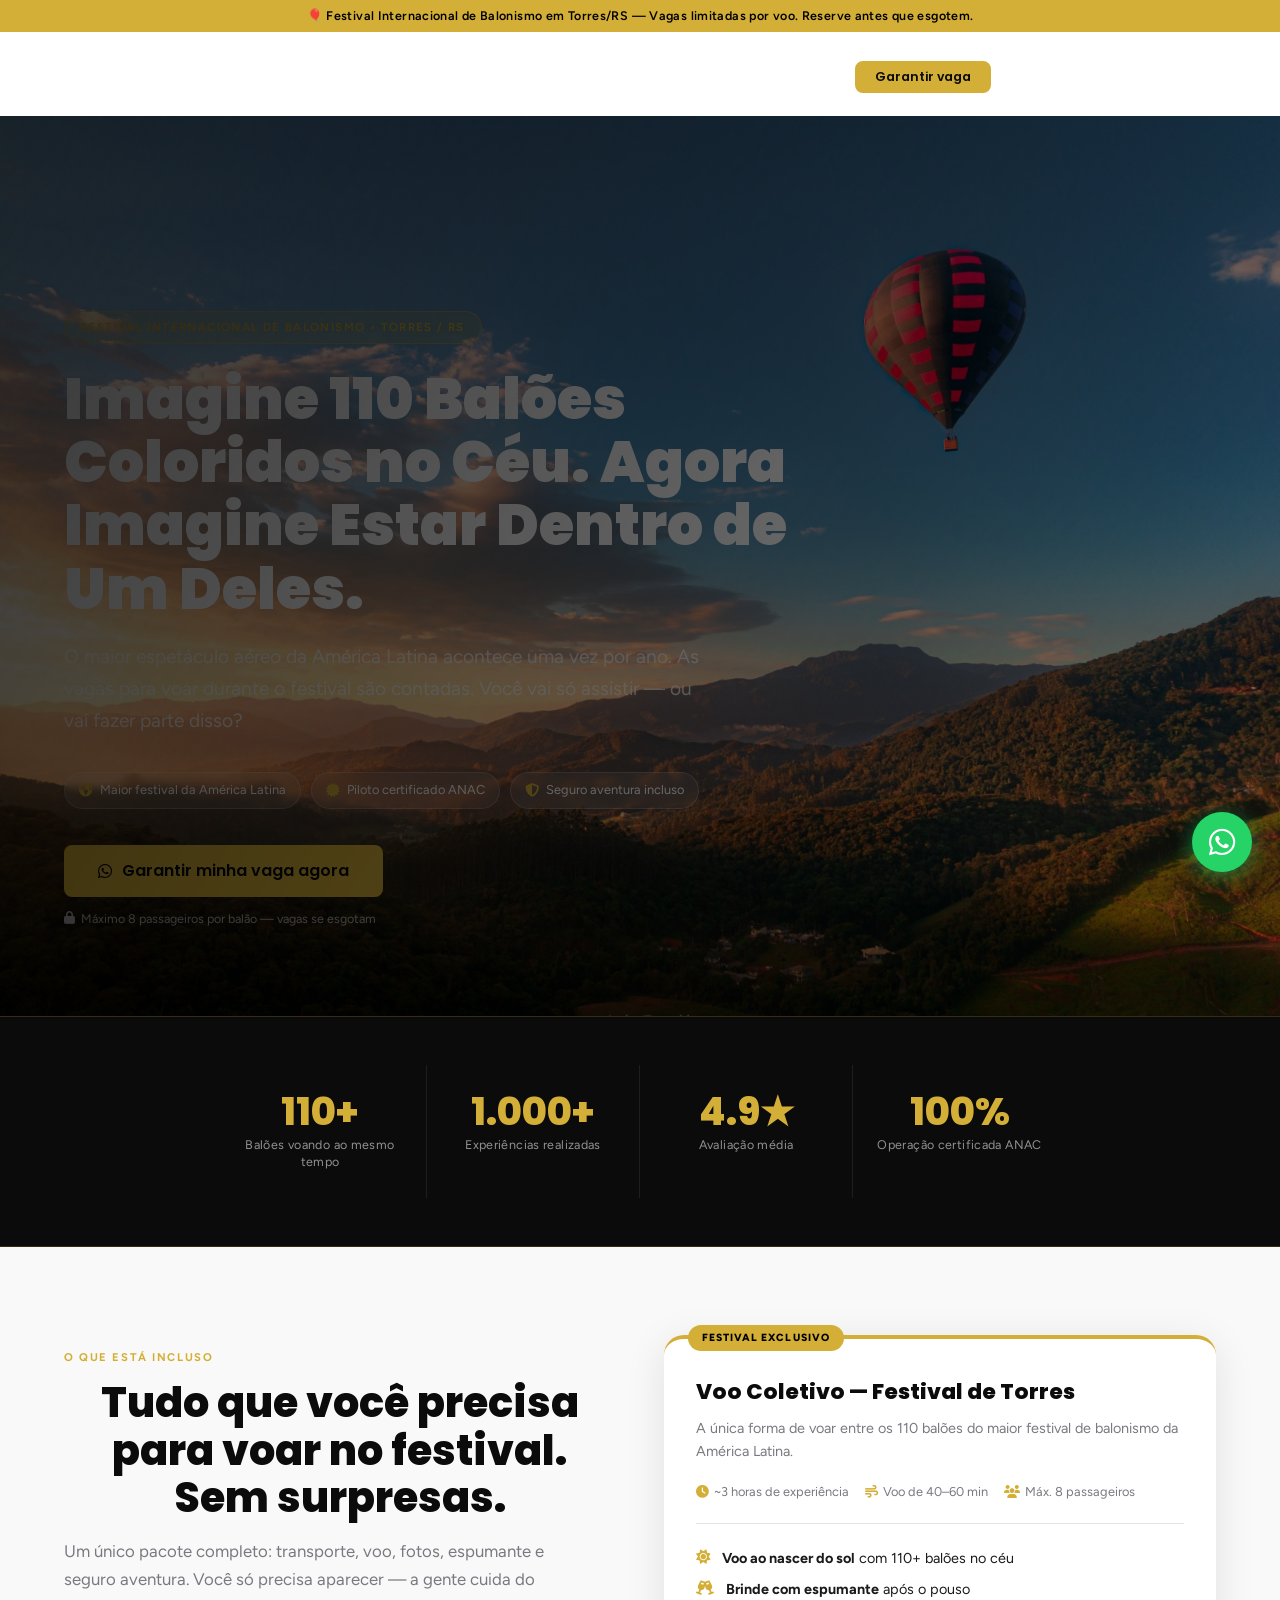
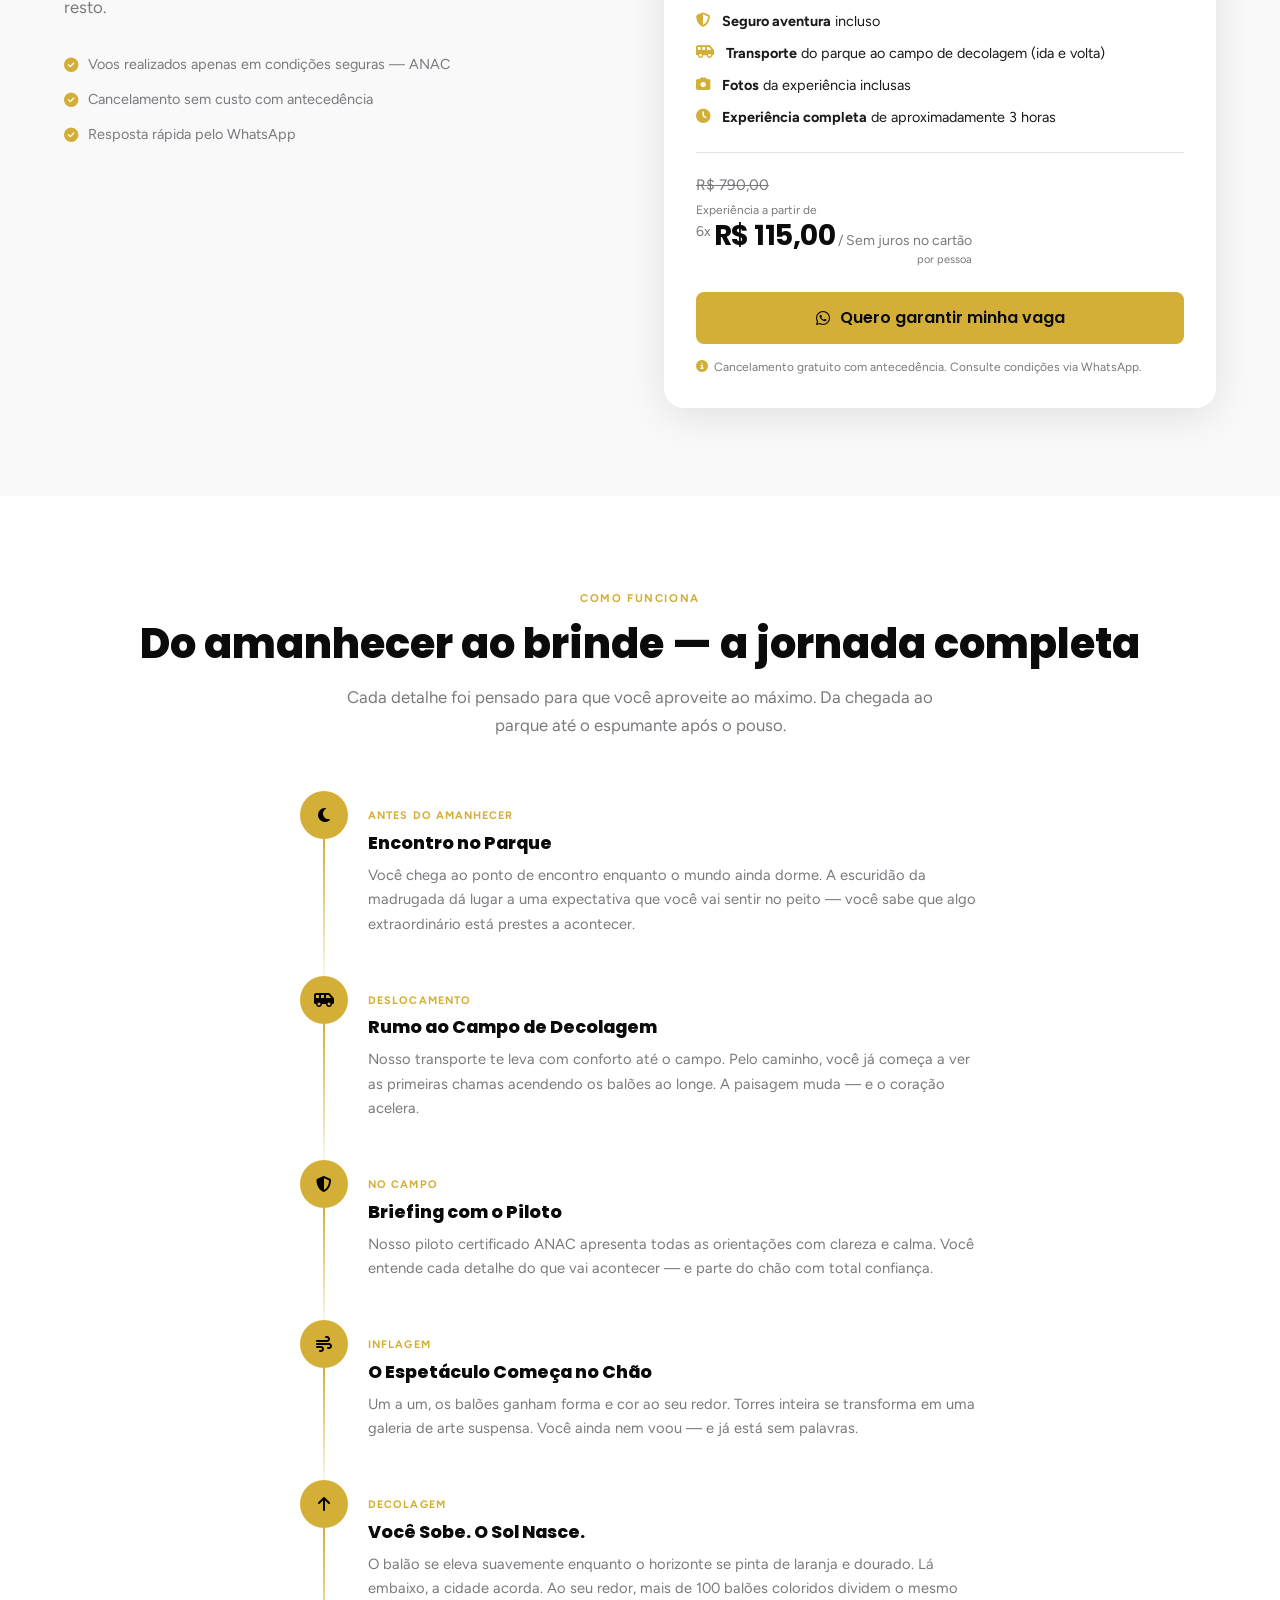
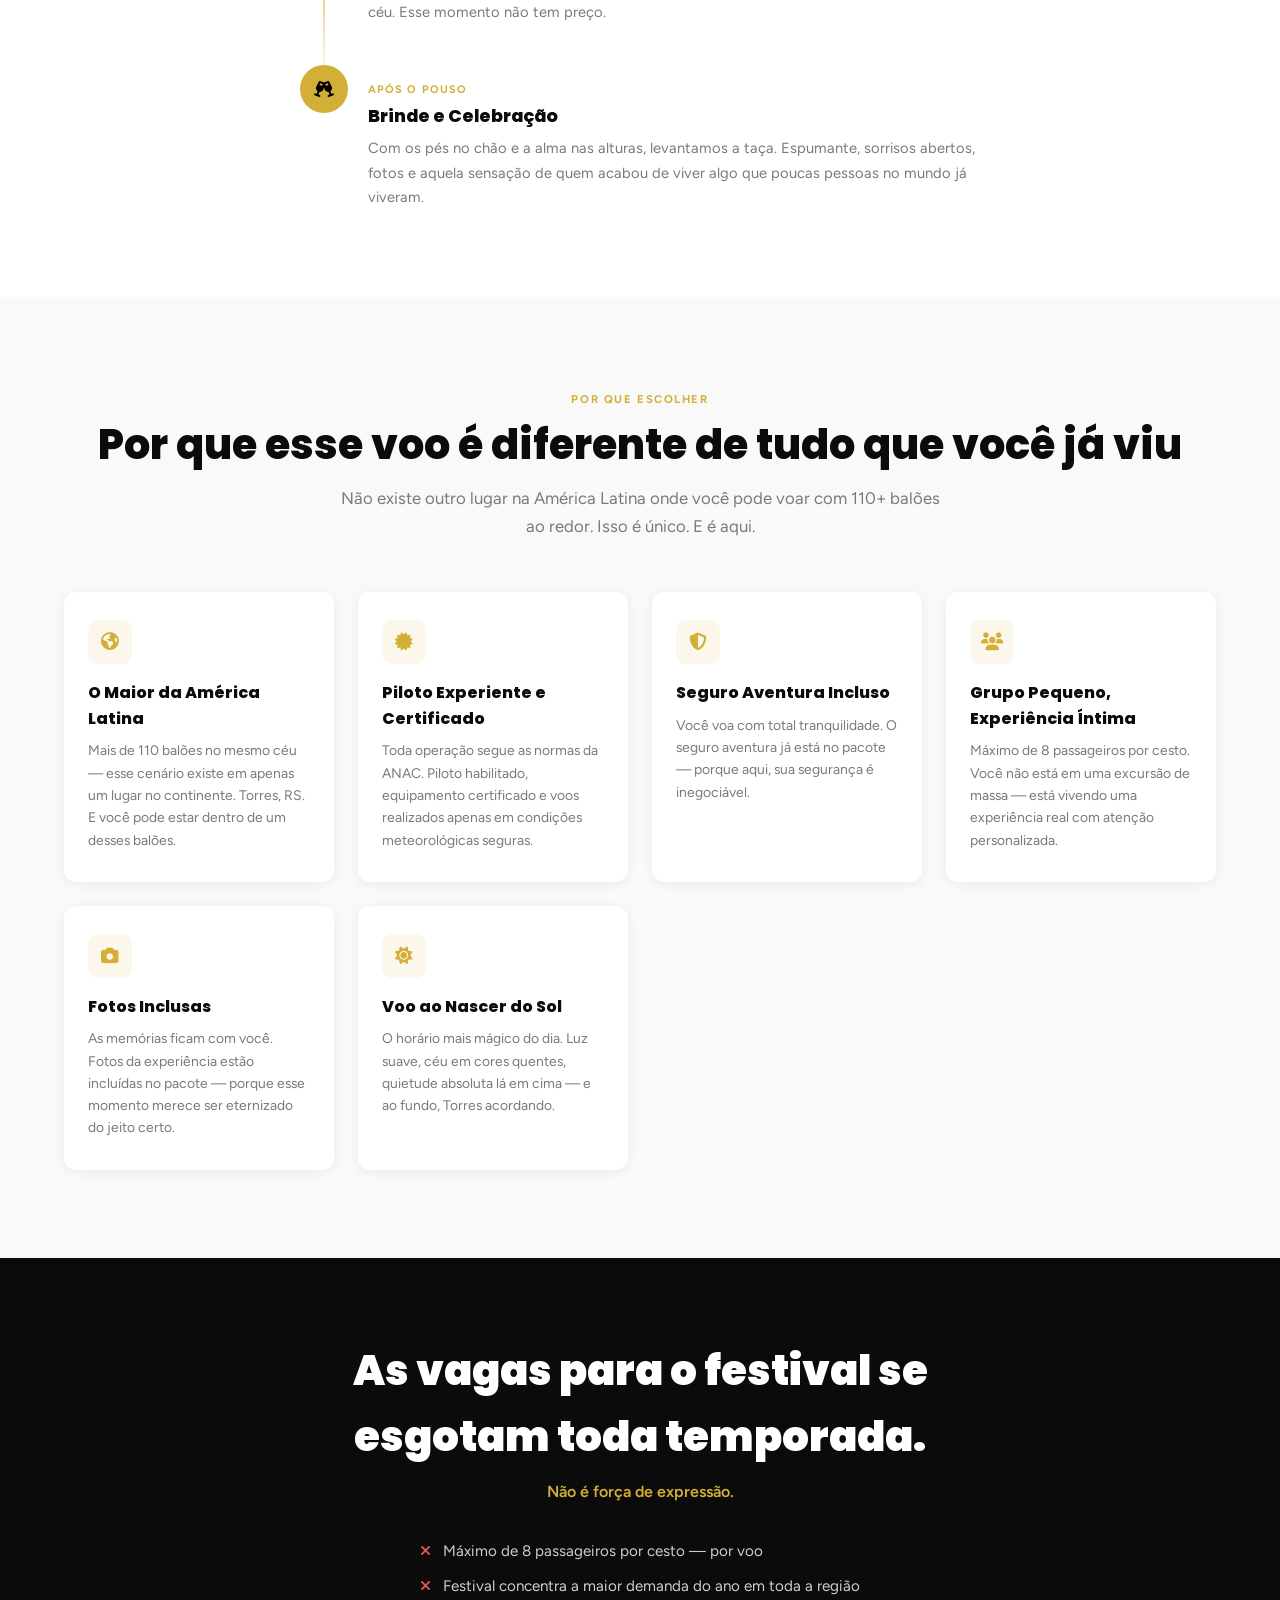
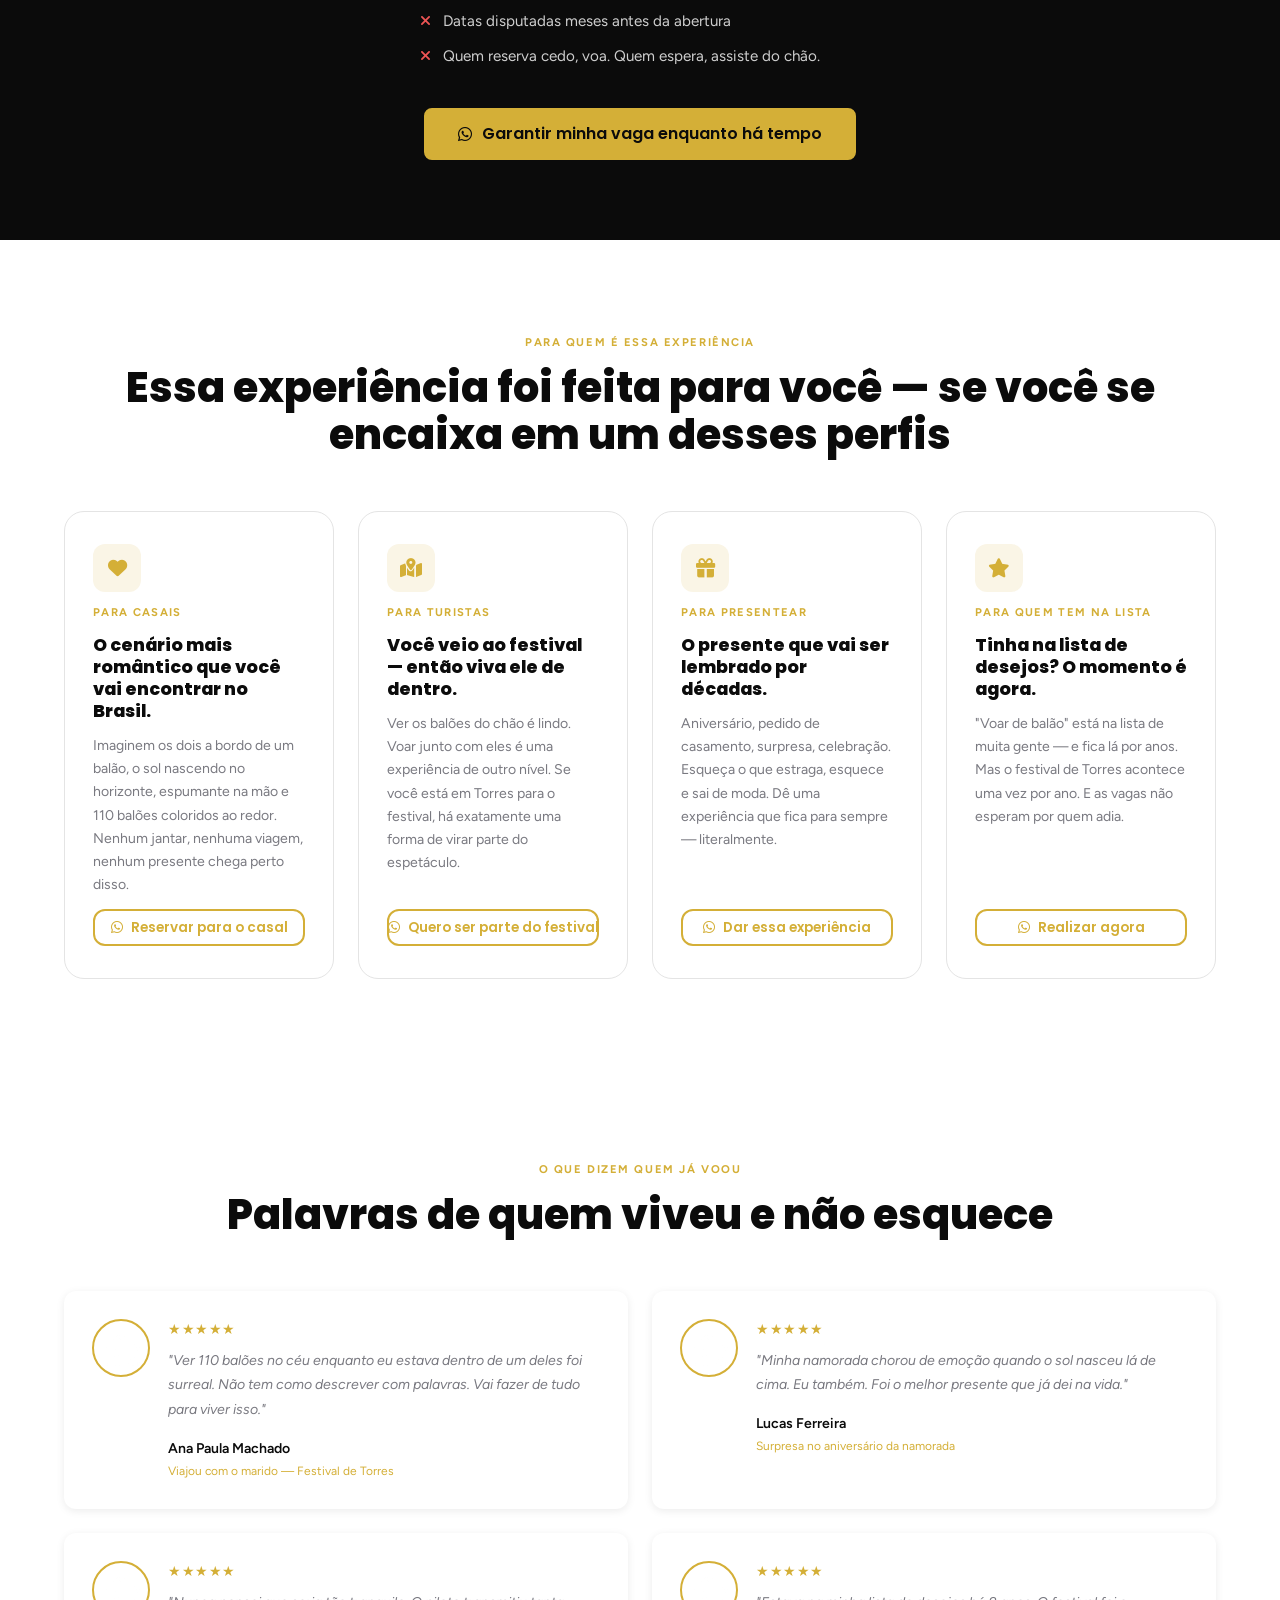
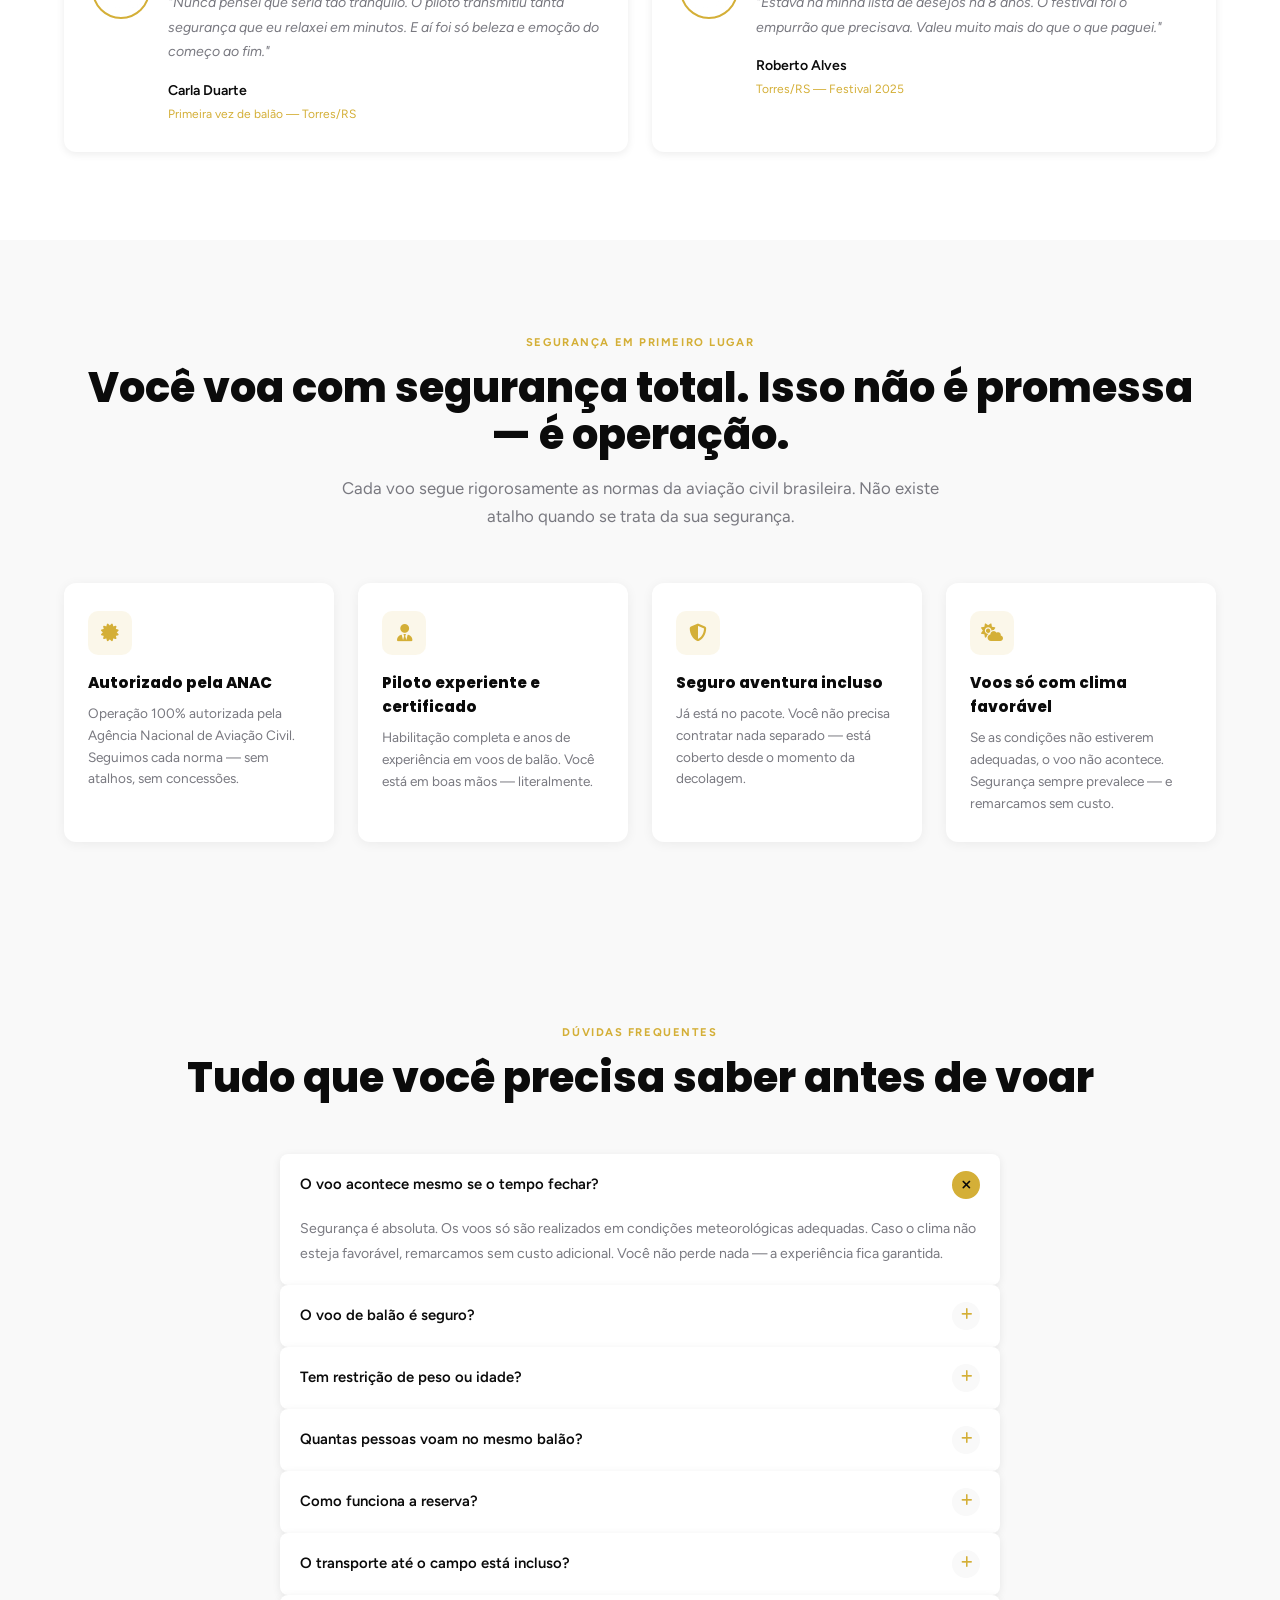
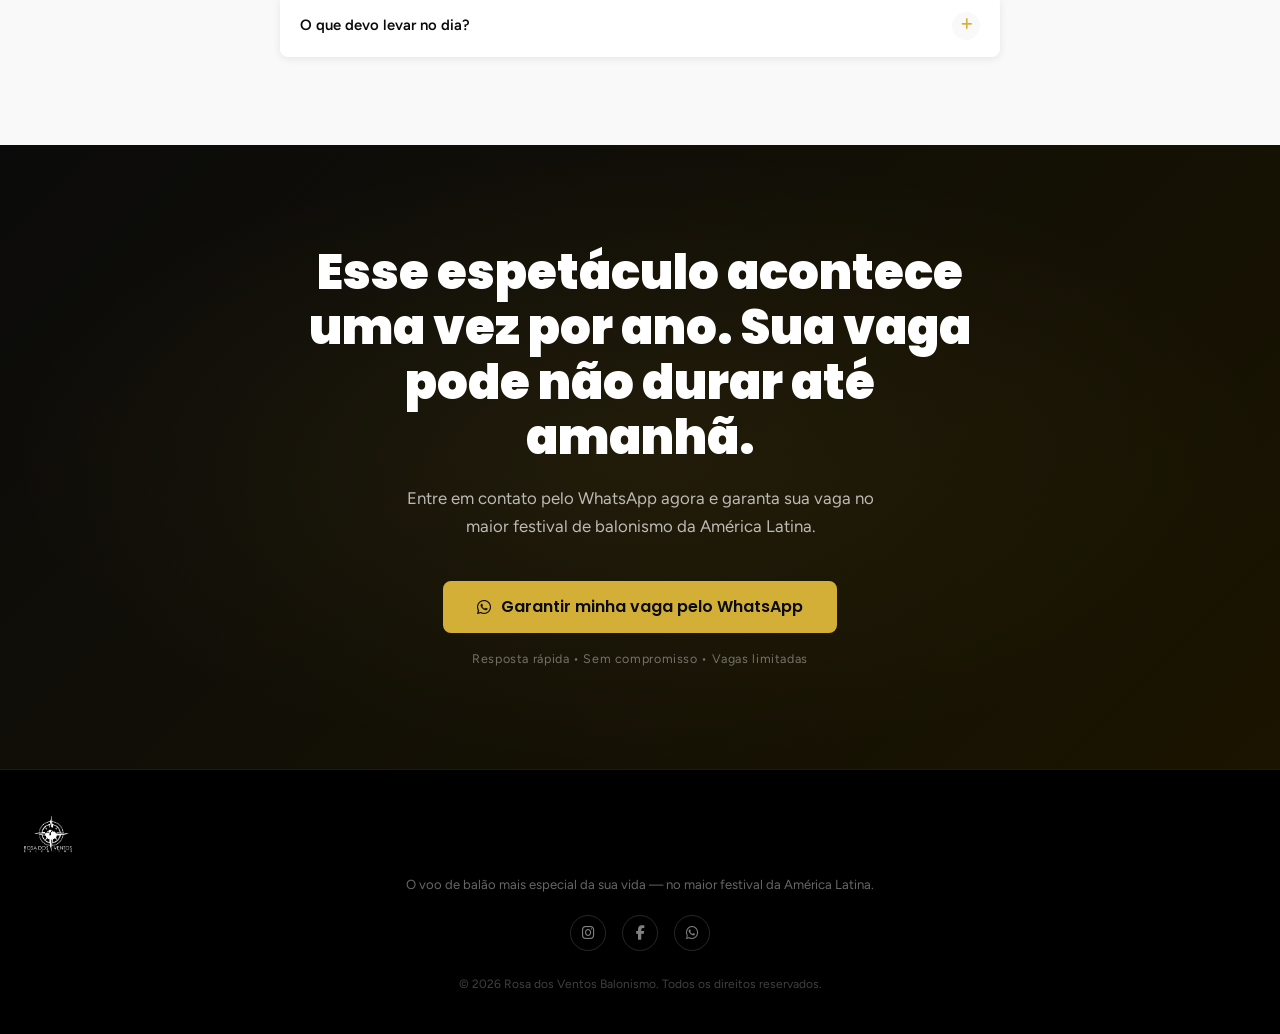
==== commit 13e3caad: "feat: ajuste de imagens" ====
--- a/festival-torres.html
+++ b/festival-torres.html
@@ -744,7 +744,7 @@
   <header class="nav" id="nav">
     <div class="nav__inner container">
       <a href="index.html" class="nav__logo">
-        <img src="https://rosadosventosbalonismo.com/wp-content/uploads/2026/02/rosadosventosbalonismo_branco.png"
+        <img src="assets/img/brand/logo-rosa-dos-ventos-balonismo.png"
              alt="Rosa dos Ventos Balonismo" height="44">
       </a>
       <nav id="nav-links" class="nav__links" aria-label="Navegação principal">
@@ -886,7 +886,7 @@
 
   <!-- FOOTER -->
   <footer class="footer-festival" role="contentinfo">
-    <img src="https://rosadosventosbalonismo.com/wp-content/uploads/2026/02/rosadosventosbalonismo_branco.png"
+    <img src="assets/img/brand/logo-rosa-dos-ventos-balonismo.png"
          alt="Rosa dos Ventos Balonismo" class="footer-festival__logo">
     <p class="footer-festival__tagline">O voo de balão mais especial da sua vida — no maior festival da América Latina.</p>
     <div class="footer-festival__social">
